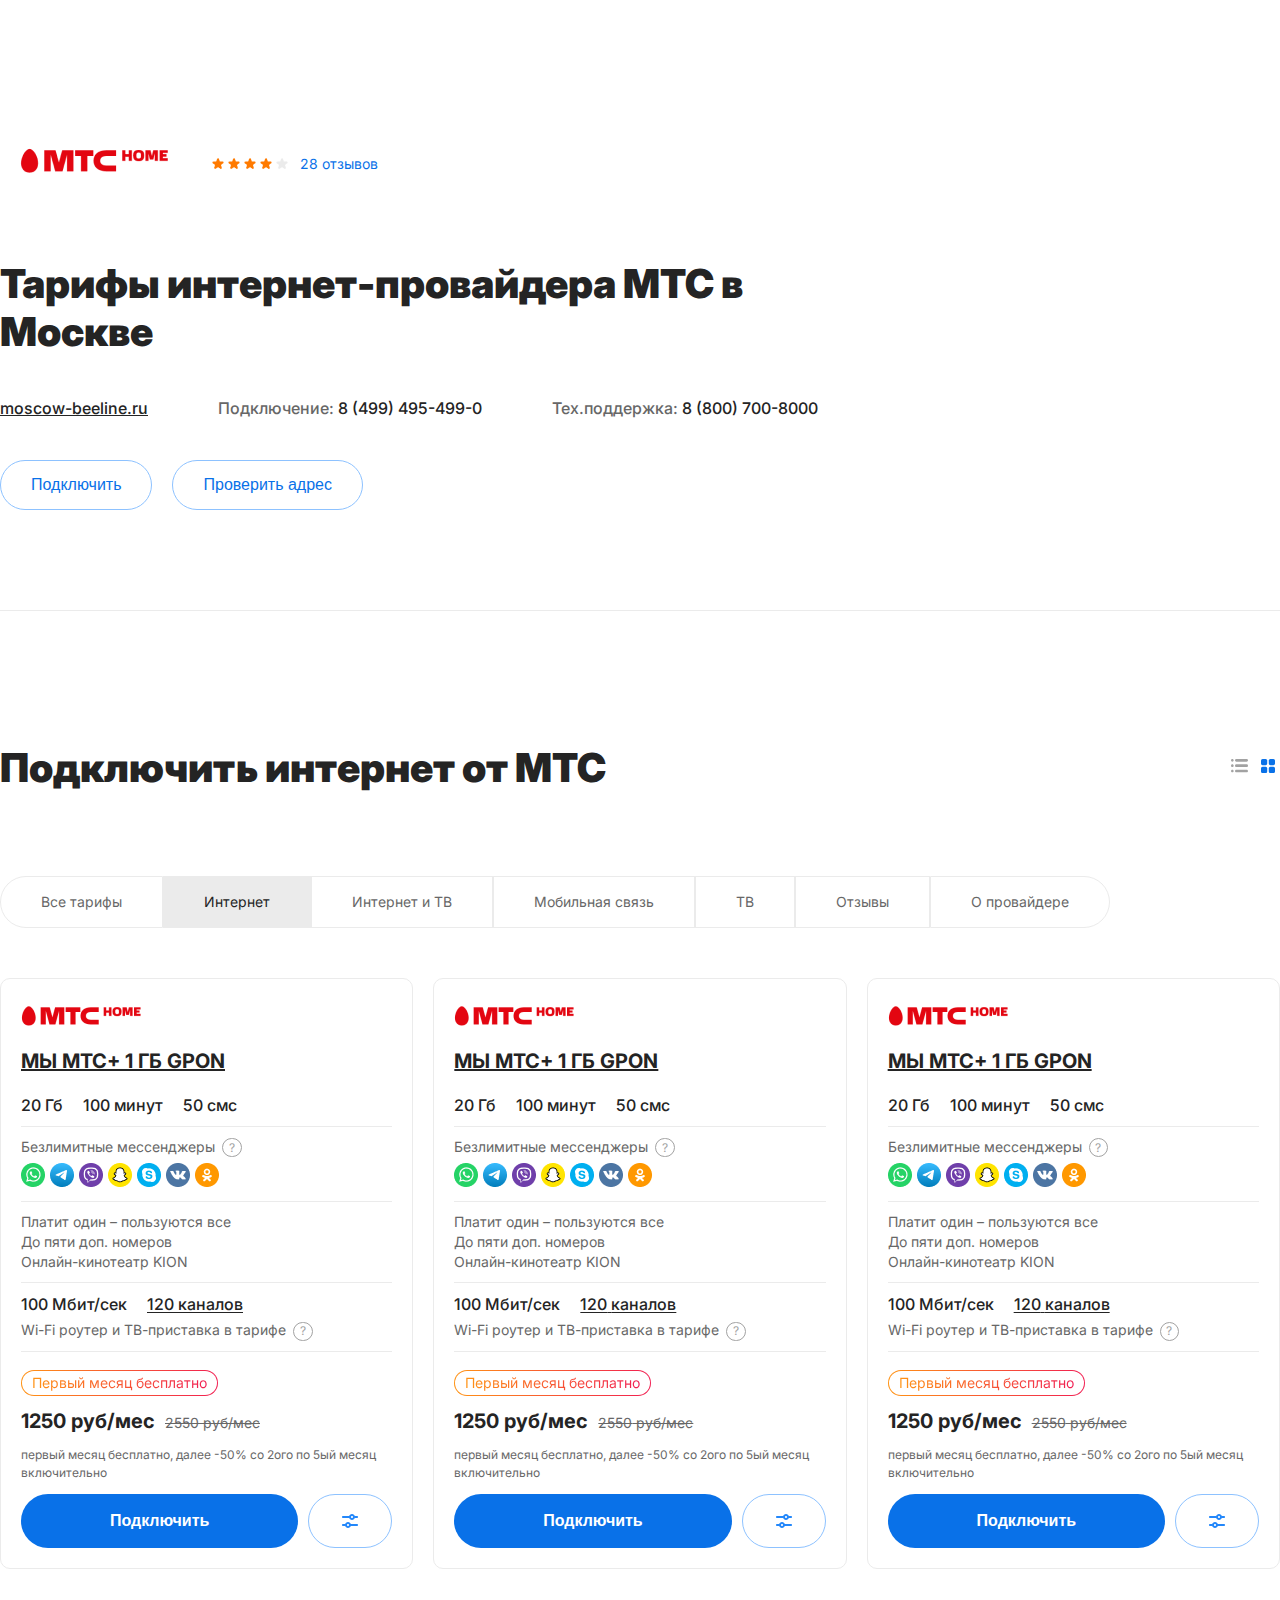
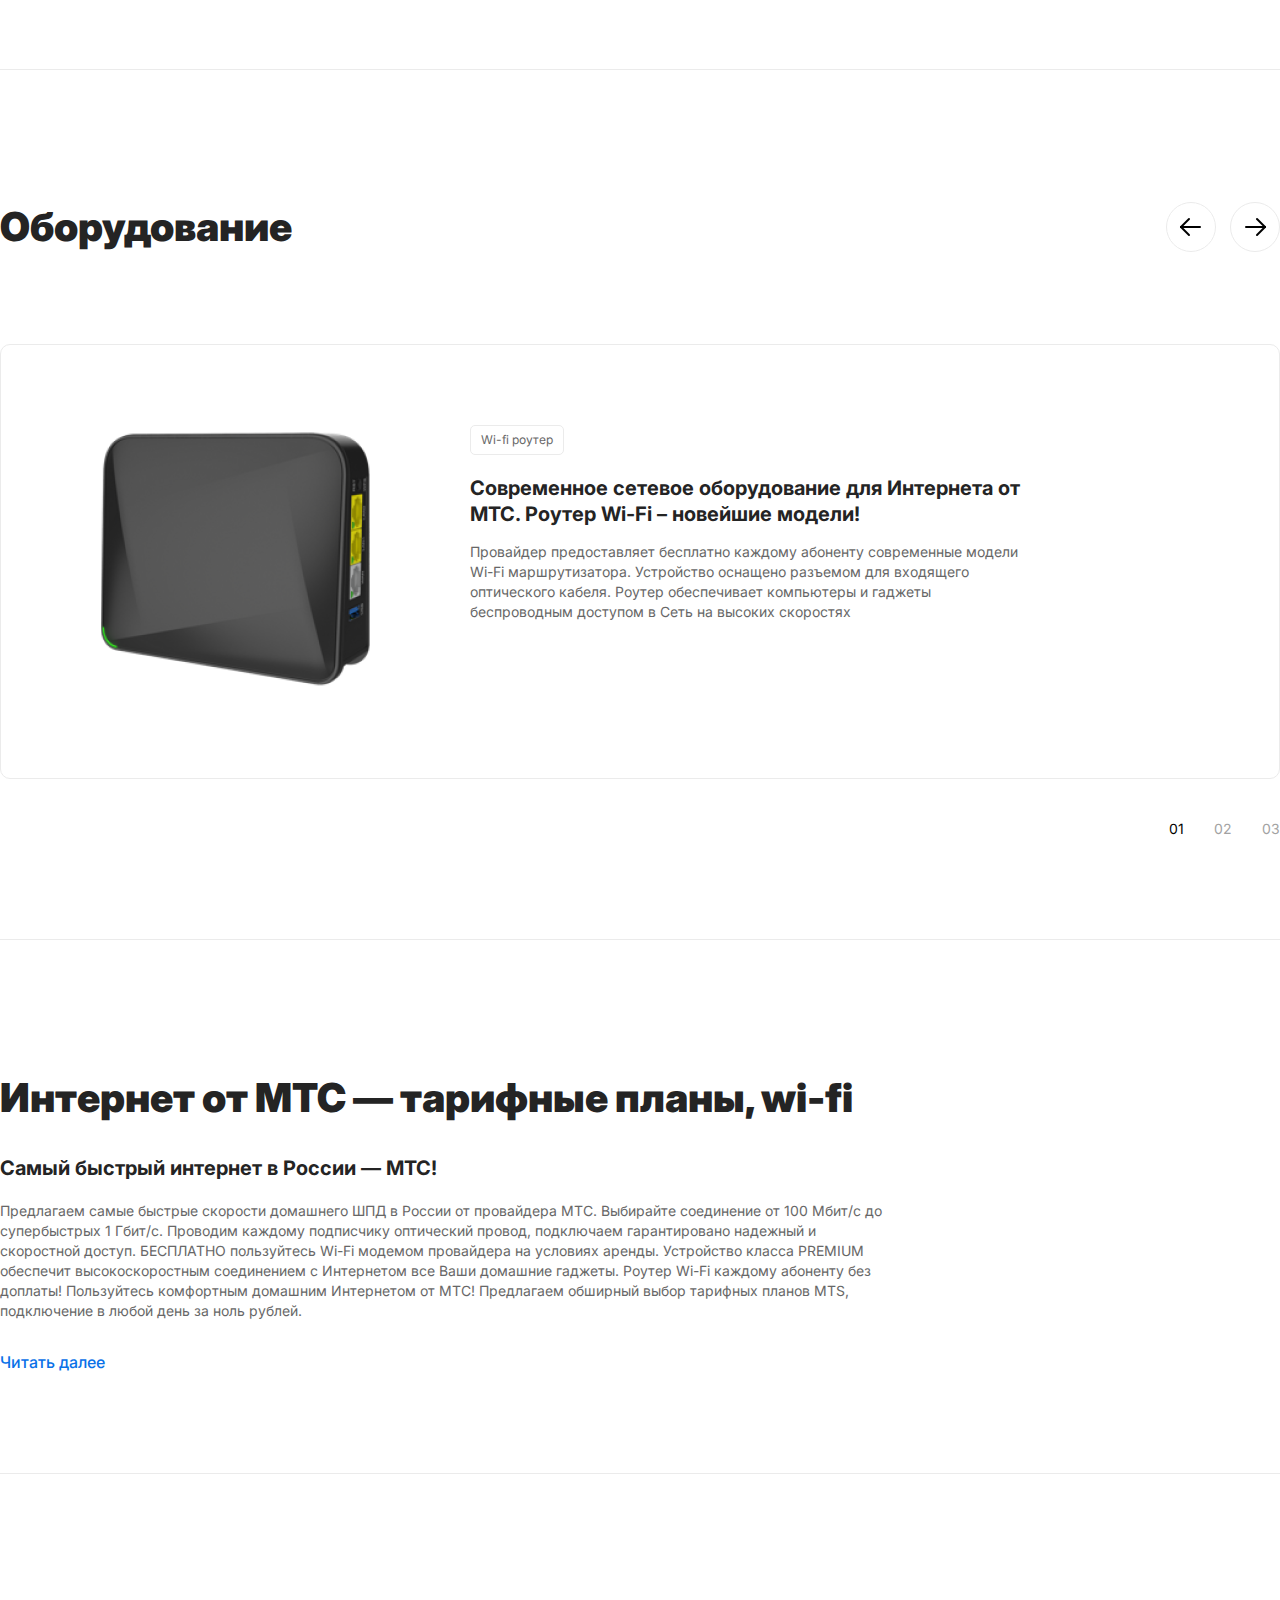
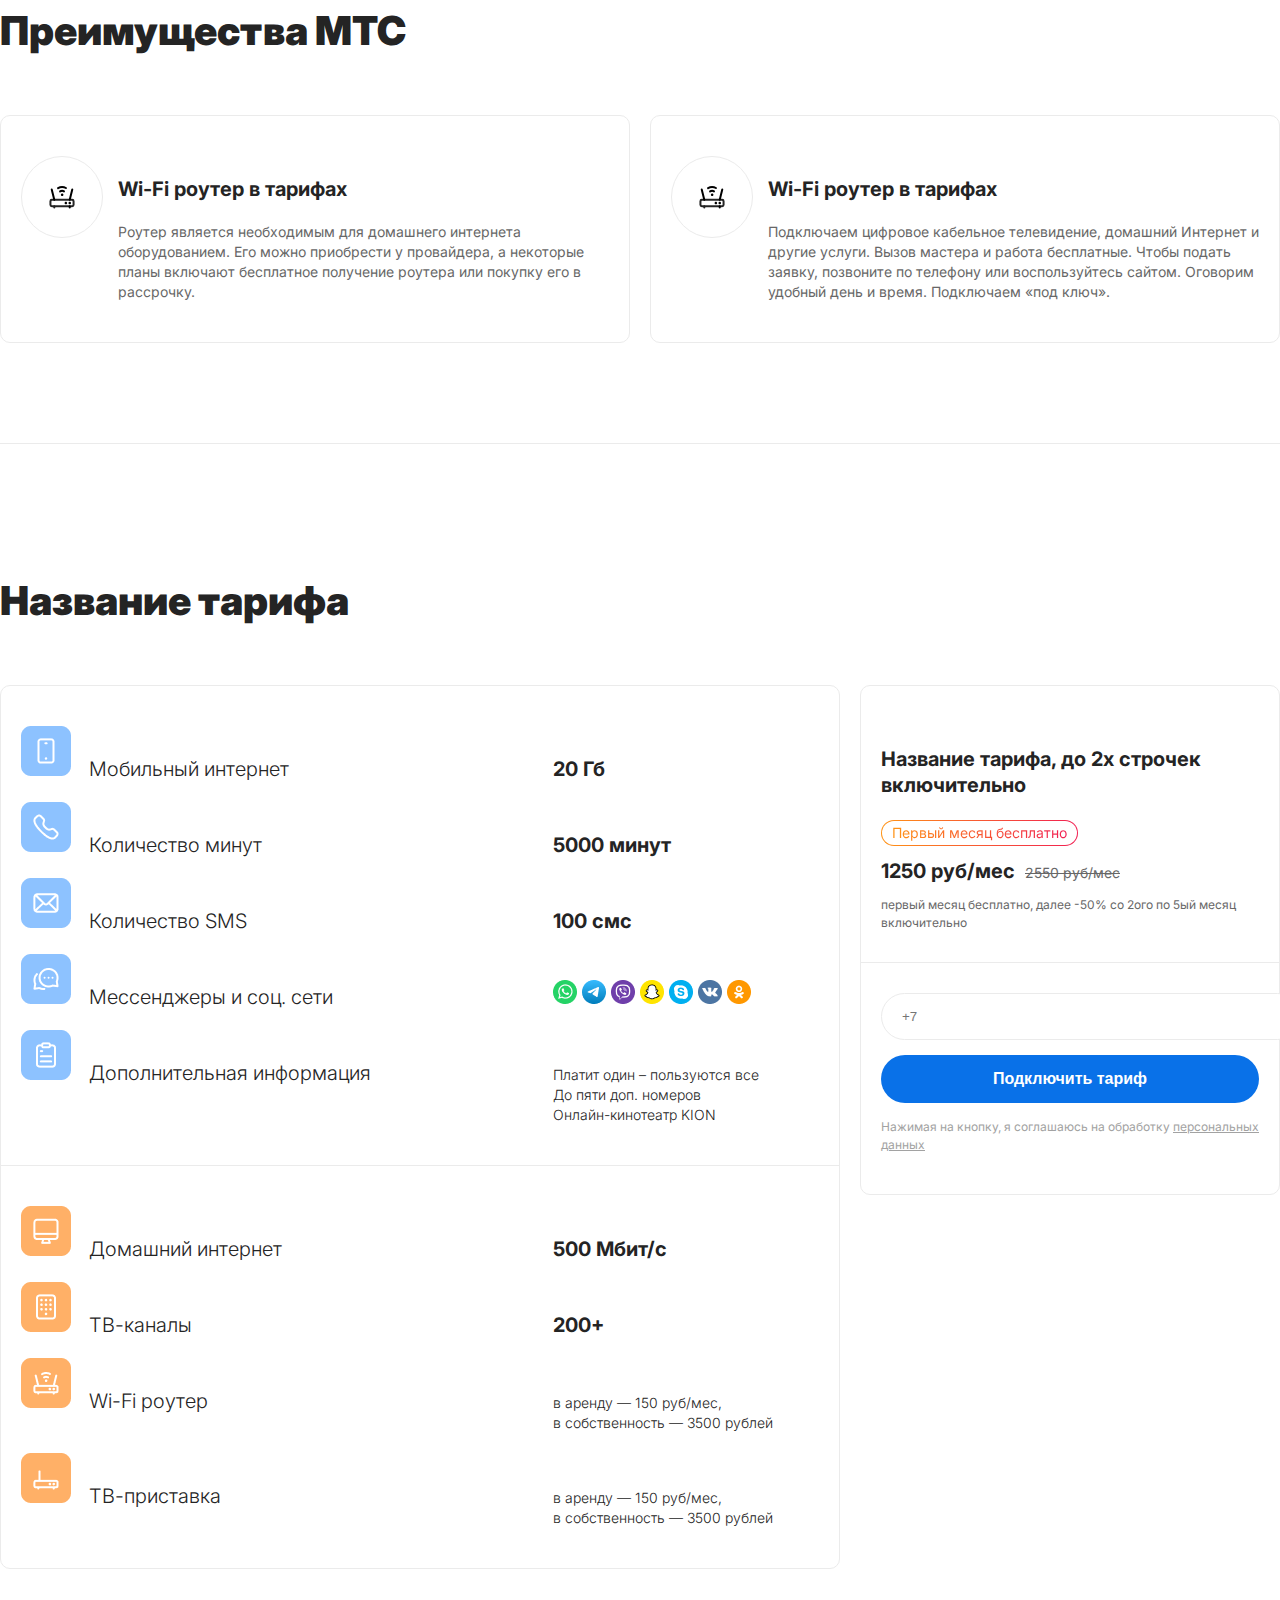
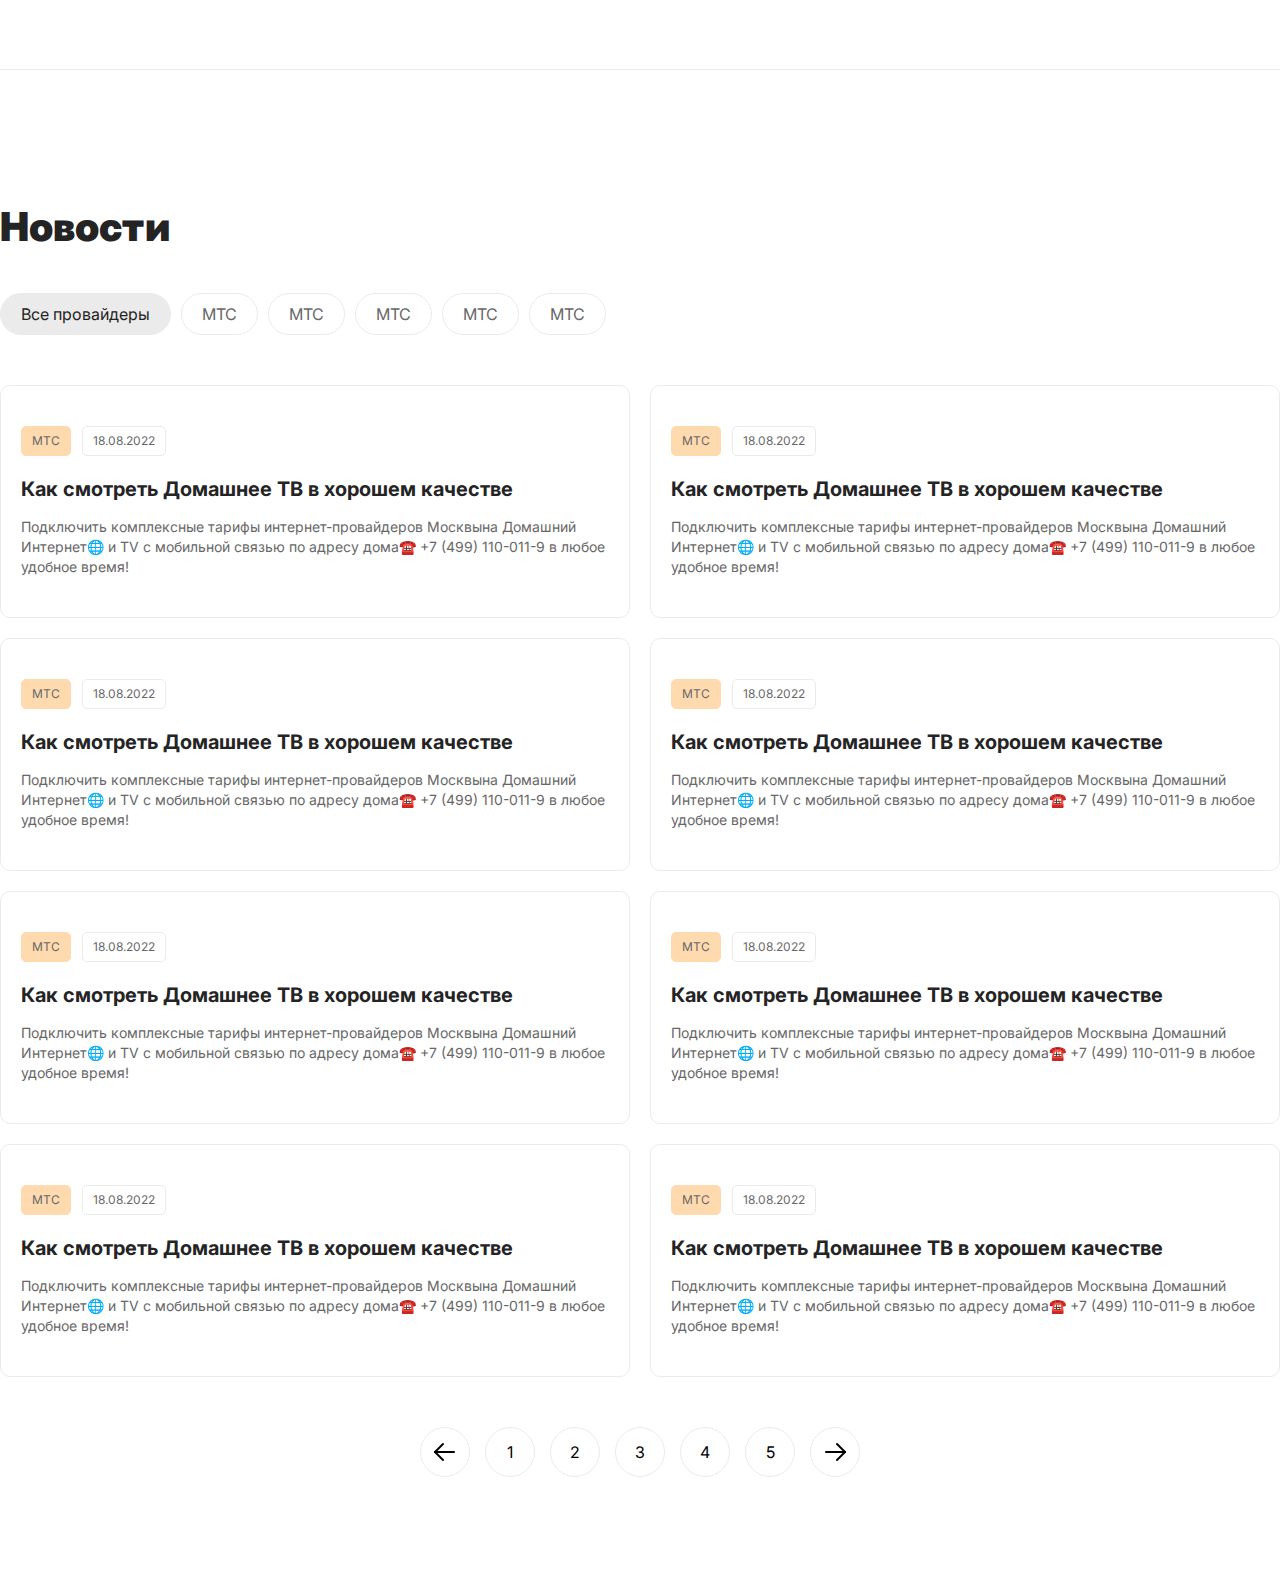
==== blocks.html @ 8bd058a7 "first commit" ====
<!DOCTYPE html>
<html lang="en">
  <head>
    <meta charset="UTF-8" />
    <meta http-equiv="X-UA-Compatible" content="IE=edge" />
    <meta name="viewport" content="width=device-width, initial-scale=1.0" />
    <link rel="stylesheet" href="./styles/styles.css" />
    <link rel="stylesheet" href="./styles/tarifs_style.css" />
    <link rel="stylesheet" href="./styles/blocks_style.css" />
    <link rel="preconnect" href="https://fonts.googleapis.com" />
    <link rel="preconnect" href="https://fonts.gstatic.com" crossorigin />
    <link
      href="https://fonts.googleapis.com/css2?family=Inter:wght@400;700;900&display=swap"
      rel="stylesheet"
    />
    <link
      href="https://cdn.jsdelivr.net/npm/bootstrap@5.0.2/dist/css/bootstrap.min.css"
      rel="stylesheet"
      integrity="sha384-EVSTQN3/azprG1Anm3QDgpJLIm9Nao0Yz1ztcQTwFspd3yD65VohhpuuCOmLASjC"
      crossorigin="anonymous"
    />
    <title>Internet-providers</title>
  </head>
  <body>
    <div class="pd brd">
      <div class="container">
        <div class="provider_header no-brd">
          <div class="pr rows">
            <div class="logo">
              <img src="./media/logo Mts.png" />
            </div>
            <div class="rates">
              <img src="./media/rating-color.png" />
              <span>28 отзывов</span>
            </div>
          </div>
        </div>
        <h2 class="pr-inf m-750">Тарифы интернет-провайдера МТС в Москве</h2>
        <div class="tarif-hdr-i">
          <a href="moscow-beeline.ru">moscow-beeline.ru</a>
          <div>
            Подключение:
            <a href="tel:84994954990" class="ph-l"> 8 (499) 495-499-0</a>
          </div>
          <div>
            Тех.поддержка:
            <a href="tel:84994954990" class="ph-l"> 8 (800) 700-8000</a>
          </div>
        </div>
        <div class="act_btns g-20">
          <button class="btnr out">Подключить</button>
          <button class="btnr out">Проверить адрес</button>
        </div>
      </div>
    </div>
    <div class="pd brd">
      <div class="container">
        <div class="t_line">
          <div class="hdr">
            <span class="inl no_un">
              <h2>Подключить интернет от МТС</h2>
            </span>
          </div>
          <div class="filter_view">
            <svg
              width="24"
              height="24"
              viewBox="0 0 24 24"
              fill="none"
              xmlns="http://www.w3.org/2000/svg"
            >
              <path
                d="M3 6.33333C3 5.59695 3.59695 5 4.33333 5C5.06971 5 5.66667 5.59695 5.66667 6.33333C5.66667 7.06971 5.06971 7.66667 4.33333 7.66667C3.59695 7.66667 3 7.06971 3 6.33333Z"
                fill="#A2A2A2"
              ></path>
              <path
                d="M3 11.6667C3 10.9303 3.59695 10.3333 4.33333 10.3333C5.06971 10.3333 5.66667 10.9303 5.66667 11.6667C5.66667 12.403 5.06971 13 4.33333 13C3.59695 13 3 12.403 3 11.6667Z"
                fill="#A2A2A2"
              ></path>
              <path
                d="M3 17C3 16.2636 3.59695 15.6667 4.33333 15.6667C5.06971 15.6667 5.66667 16.2636 5.66667 17C5.66667 17.7364 5.06971 18.3333 4.33333 18.3333C3.59695 18.3333 3 17.7364 3 17Z"
                fill="#A2A2A2"
              ></path>
              <path
                d="M7 6.33333C7 5.59695 7.59695 5 8.33333 5H18.6667C19.403 5 20 5.59695 20 6.33333C20 7.06971 19.403 7.66667 18.6667 7.66667H8.33333C7.59695 7.66667 7 7.06971 7 6.33333Z"
                fill="#A2A2A2"
              ></path>
              <path
                d="M7 11.6667C7 10.9303 7.59695 10.3333 8.33333 10.3333H18.6667C19.403 10.3333 20 10.9303 20 11.6667C20 12.403 19.403 13 18.6667 13H8.33333C7.59695 13 7 12.403 7 11.6667Z"
                fill="#A2A2A2"
              ></path>
              <path
                d="M7 17C7 16.2636 7.59695 15.6667 8.33333 15.6667H18.6667C19.403 15.6667 20 16.2636 20 17C20 17.7364 19.403 18.3333 18.6667 18.3333H8.33333C7.59695 18.3333 7 17.7364 7 17Z"
                fill="#A2A2A2"
              ></path>
            </svg>
            <svg
              width="24"
              height="24"
              viewBox="0 0 24 24"
              fill="none"
              xmlns="http://www.w3.org/2000/svg"
            >
              <path
                d="M5 6.6C5 5.71634 5.71634 5 6.6 5H9.6C10.4837 5 11.2 5.71634 11.2 6.6V9.6C11.2 10.4837 10.4837 11.2 9.6 11.2H6.6C5.71634 11.2 5 10.4837 5 9.6V6.6Z"
                fill="#0971E8"
              ></path>
              <path
                d="M5 14.4C5 13.5163 5.71634 12.8 6.6 12.8H9.6C10.4837 12.8 11.2 13.5163 11.2 14.4V17.4C11.2 18.2837 10.4837 19 9.6 19H6.6C5.71634 19 5 18.2837 5 17.4V14.4Z"
                fill="#0971E8"
              ></path>
              <path
                d="M12.8 6.6C12.8 5.71634 13.5163 5 14.4 5H17.4C18.2837 5 19 5.71634 19 6.6V9.6C19 10.4837 18.2837 11.2 17.4 11.2H14.4C13.5163 11.2 12.8 10.4837 12.8 9.6V6.6Z"
                fill="#0971E8"
              ></path>
              <path
                d="M12.8 14.4C12.8 13.5163 13.5163 12.8 14.4 12.8H17.4C18.2837 12.8 19 13.5163 19 14.4V17.4C19 18.2837 18.2837 19 17.4 19H14.4C13.5163 19 12.8 18.2837 12.8 17.4V14.4Z"
                fill="#0971E8"
              ></path>
            </svg>
          </div>
        </div>
        <div class="filter-tabs">
          <div class="item">Все тарифы</div>
          <div class="item active">Интернет</div>
          <div class="item">Интернет и ТВ</div>
          <div class="item">Мобильная связь</div>
          <div class="item">ТВ</div>
          <div class="item">Отзывы</div>
          <div class="item">О провайдере</div>
        </div>
        <div class="tarifs_list no-mb">
          <div class="tarif_card">
            <div class="tarif_id">
              <img src="./media/providers-logo/mts.png" />
            </div>
            <div class="card_item tarif_title">
              <a href="/">МЫ МТС+ 1 ГБ GPON</a>
            </div>
            <div class="card_item tarif_mobile">
              <div class="inf_grid">
                <div class="item txt_bolder"><span>20</span> Гб</div>
                <div class="item txt_bolder"><span>100</span> минут</div>
                <div class="item txt_bolder"><span>50</span> смс</div>
              </div>
            </div>
            <div class="card_item tarif_soc">
              <div class="tarif_txt">
                <span>Безлимитные мессенджеры</span
                ><span class="inf_sign">?</span>
              </div>
              <img src="./media/providers-logo/socnet.png" />
            </div>
            <div class="card_item tarif_serv">
              <div class="tarif_txt">
                <span>Платит один – пользуются все</span>
              </div>
              <div class="tarif_txt"><span>До пяти доп. номеров</span></div>
              <div class="tarif_txt"><span>Онлайн-кинотеатр KION</span></div>
            </div>
            <div class="card_item tarif_home">
              <div class="inf_grid">
                <div class="item txt_bolder"><span>100</span> Мбит/сек</div>
                <div class="item txt_bolder clickable">
                  <span>120</span> <span>каналов</span>
                </div>
              </div>
              <div class="equip_inf">
                <div class="tarif_txt">
                  <span>Wi-Fi роутер и ТВ-приставка в тарифе</span
                  ><span class="inf_sign">?</span>
                </div>
              </div>
            </div>
            <div class="card_item tarif_purchase">
              <div class="tarif_lbl">
                <span class="e">
                  <span class="r">Первый месяц бесплатно</span>
                </span>
              </div>
              <div class="tarif_price">
                <div class="current"><span>1250</span> руб/мес</div>
                <div class="old"><span>2550</span> руб/мес</div>
              </div>
              <div class="tarif_price_inf">
                <span
                  >первый месяц бесплатно, далее -50% со 2ого по 5ый месяц
                  включительно</span
                >
              </div>
              <div class="tarif_connect">
                <button class="btnr prm">Подключить</button>
                <button class="btnr out options">
                  <svg
                    width="22"
                    height="22"
                    viewBox="0 0 22 22"
                    fill="none"
                    xmlns="http://www.w3.org/2000/svg"
                  >
                    <path
                      fill-rule="evenodd"
                      clip-rule="evenodd"
                      d="M3 7C3 6.44772 3.44772 6 4 6L10 6C10.5523 6 11 6.44772 11 7C11 7.55228 10.5523 8 10 8L4 8C3.44772 8 3 7.55228 3 7Z"
                      fill="#2387FA"
                    ></path>
                    <path
                      fill-rule="evenodd"
                      clip-rule="evenodd"
                      d="M10 15C10 14.4477 10.4477 14 11 14L18 14C18.5523 14 19 14.4477 19 15C19 15.5523 18.5523 16 18 16L11 16C10.4477 16 10 15.5523 10 15Z"
                      fill="#2387FA"
                    ></path>
                    <path
                      fill-rule="evenodd"
                      clip-rule="evenodd"
                      d="M15 7C15 6.44772 15.4477 6 16 6L18 6C18.5523 6 19 6.44772 19 7C19 7.55228 18.5523 8 18 8L16 8C15.4477 8 15 7.55228 15 7Z"
                      fill="#2387FA"
                    ></path>
                    <path
                      fill-rule="evenodd"
                      clip-rule="evenodd"
                      d="M3 15C3 14.4477 3.44772 14 4 14H6C6.55228 14 7 14.4477 7 15C7 15.5523 6.55228 16 6 16H4C3.44772 16 3 15.5523 3 15Z"
                      fill="#2387FA"
                    ></path>
                    <path
                      fill-rule="evenodd"
                      clip-rule="evenodd"
                      d="M13 8C13.5523 8 14 7.55228 14 7C14 6.44772 13.5523 6 13 6C12.4477 6 12 6.44772 12 7C12 7.55228 12.4477 8 13 8ZM13 10C14.6569 10 16 8.65685 16 7C16 5.34315 14.6569 4 13 4C11.3431 4 10 5.34315 10 7C10 8.65685 11.3431 10 13 10Z"
                      fill="#2387FA"
                    ></path>
                    <path
                      fill-rule="evenodd"
                      clip-rule="evenodd"
                      d="M9 16C9.55228 16 10 15.5523 10 15C10 14.4477 9.55228 14 9 14C8.44772 14 8 14.4477 8 15C8 15.5523 8.44772 16 9 16ZM9 18C10.6569 18 12 16.6569 12 15C12 13.3431 10.6569 12 9 12C7.34315 12 6 13.3431 6 15C6 16.6569 7.34315 18 9 18Z"
                      fill="#2387FA"
                    ></path>
                  </svg>
                </button>
              </div>
            </div>
          </div>
          <div class="tarif_card">
            <div class="tarif_id">
              <img src="./media/providers-logo/mts.png" />
            </div>
            <div class="card_item tarif_title">
              <a href="/">МЫ МТС+ 1 ГБ GPON</a>
            </div>
            <div class="card_item tarif_mobile">
              <div class="inf_grid">
                <div class="item txt_bolder"><span>20</span> Гб</div>
                <div class="item txt_bolder"><span>100</span> минут</div>
                <div class="item txt_bolder"><span>50</span> смс</div>
              </div>
            </div>
            <div class="card_item tarif_soc">
              <div class="tarif_txt">
                <span>Безлимитные мессенджеры</span
                ><span class="inf_sign">?</span>
              </div>
              <img src="./media/providers-logo/socnet.png" />
            </div>
            <div class="card_item tarif_serv">
              <div class="tarif_txt">
                <span>Платит один – пользуются все</span>
              </div>
              <div class="tarif_txt"><span>До пяти доп. номеров</span></div>
              <div class="tarif_txt"><span>Онлайн-кинотеатр KION</span></div>
            </div>
            <div class="card_item tarif_home">
              <div class="inf_grid">
                <div class="item txt_bolder"><span>100</span> Мбит/сек</div>
                <div class="item txt_bolder clickable">
                  <span>120</span> <span>каналов</span>
                </div>
              </div>
              <div class="equip_inf">
                <div class="tarif_txt">
                  <span>Wi-Fi роутер и ТВ-приставка в тарифе</span
                  ><span class="inf_sign">?</span>
                </div>
              </div>
            </div>
            <div class="card_item tarif_purchase">
              <div class="tarif_lbl">
                <span class="e">
                  <span class="r">Первый месяц бесплатно</span>
                </span>
              </div>
              <div class="tarif_price">
                <div class="current"><span>1250</span> руб/мес</div>
                <div class="old"><span>2550</span> руб/мес</div>
              </div>
              <div class="tarif_price_inf">
                <span
                  >первый месяц бесплатно, далее -50% со 2ого по 5ый месяц
                  включительно</span
                >
              </div>
              <div class="tarif_connect">
                <button class="btnr prm">Подключить</button>
                <button class="btnr out options">
                  <svg
                    width="22"
                    height="22"
                    viewBox="0 0 22 22"
                    fill="none"
                    xmlns="http://www.w3.org/2000/svg"
                  >
                    <path
                      fill-rule="evenodd"
                      clip-rule="evenodd"
                      d="M3 7C3 6.44772 3.44772 6 4 6L10 6C10.5523 6 11 6.44772 11 7C11 7.55228 10.5523 8 10 8L4 8C3.44772 8 3 7.55228 3 7Z"
                      fill="#2387FA"
                    ></path>
                    <path
                      fill-rule="evenodd"
                      clip-rule="evenodd"
                      d="M10 15C10 14.4477 10.4477 14 11 14L18 14C18.5523 14 19 14.4477 19 15C19 15.5523 18.5523 16 18 16L11 16C10.4477 16 10 15.5523 10 15Z"
                      fill="#2387FA"
                    ></path>
                    <path
                      fill-rule="evenodd"
                      clip-rule="evenodd"
                      d="M15 7C15 6.44772 15.4477 6 16 6L18 6C18.5523 6 19 6.44772 19 7C19 7.55228 18.5523 8 18 8L16 8C15.4477 8 15 7.55228 15 7Z"
                      fill="#2387FA"
                    ></path>
                    <path
                      fill-rule="evenodd"
                      clip-rule="evenodd"
                      d="M3 15C3 14.4477 3.44772 14 4 14H6C6.55228 14 7 14.4477 7 15C7 15.5523 6.55228 16 6 16H4C3.44772 16 3 15.5523 3 15Z"
                      fill="#2387FA"
                    ></path>
                    <path
                      fill-rule="evenodd"
                      clip-rule="evenodd"
                      d="M13 8C13.5523 8 14 7.55228 14 7C14 6.44772 13.5523 6 13 6C12.4477 6 12 6.44772 12 7C12 7.55228 12.4477 8 13 8ZM13 10C14.6569 10 16 8.65685 16 7C16 5.34315 14.6569 4 13 4C11.3431 4 10 5.34315 10 7C10 8.65685 11.3431 10 13 10Z"
                      fill="#2387FA"
                    ></path>
                    <path
                      fill-rule="evenodd"
                      clip-rule="evenodd"
                      d="M9 16C9.55228 16 10 15.5523 10 15C10 14.4477 9.55228 14 9 14C8.44772 14 8 14.4477 8 15C8 15.5523 8.44772 16 9 16ZM9 18C10.6569 18 12 16.6569 12 15C12 13.3431 10.6569 12 9 12C7.34315 12 6 13.3431 6 15C6 16.6569 7.34315 18 9 18Z"
                      fill="#2387FA"
                    ></path>
                  </svg>
                </button>
              </div>
            </div>
          </div>
          <div class="tarif_card">
            <div class="tarif_id">
              <img src="./media/providers-logo/mts.png" />
            </div>
            <div class="card_item tarif_title">
              <a href="/">МЫ МТС+ 1 ГБ GPON</a>
            </div>
            <div class="card_item tarif_mobile">
              <div class="inf_grid">
                <div class="item txt_bolder"><span>20</span> Гб</div>
                <div class="item txt_bolder"><span>100</span> минут</div>
                <div class="item txt_bolder"><span>50</span> смс</div>
              </div>
            </div>
            <div class="card_item tarif_soc">
              <div class="tarif_txt">
                <span>Безлимитные мессенджеры</span
                ><span class="inf_sign">?</span>
              </div>
              <img src="./media/providers-logo/socnet.png" />
            </div>
            <div class="card_item tarif_serv">
              <div class="tarif_txt">
                <span>Платит один – пользуются все</span>
              </div>
              <div class="tarif_txt"><span>До пяти доп. номеров</span></div>
              <div class="tarif_txt"><span>Онлайн-кинотеатр KION</span></div>
            </div>
            <div class="card_item tarif_home">
              <div class="inf_grid">
                <div class="item txt_bolder"><span>100</span> Мбит/сек</div>
                <div class="item txt_bolder clickable">
                  <span>120</span> <span>каналов</span>
                </div>
              </div>
              <div class="equip_inf">
                <div class="tarif_txt">
                  <span>Wi-Fi роутер и ТВ-приставка в тарифе</span
                  ><span class="inf_sign">?</span>
                </div>
              </div>
            </div>
            <div class="card_item tarif_purchase">
              <div class="tarif_lbl">
                <span class="e">
                  <span class="r">Первый месяц бесплатно</span>
                </span>
              </div>
              <div class="tarif_price">
                <div class="current"><span>1250</span> руб/мес</div>
                <div class="old"><span>2550</span> руб/мес</div>
              </div>
              <div class="tarif_price_inf">
                <span
                  >первый месяц бесплатно, далее -50% со 2ого по 5ый месяц
                  включительно</span
                >
              </div>
              <div class="tarif_connect">
                <button class="btnr prm">Подключить</button>
                <button class="btnr out options">
                  <svg
                    width="22"
                    height="22"
                    viewBox="0 0 22 22"
                    fill="none"
                    xmlns="http://www.w3.org/2000/svg"
                  >
                    <path
                      fill-rule="evenodd"
                      clip-rule="evenodd"
                      d="M3 7C3 6.44772 3.44772 6 4 6L10 6C10.5523 6 11 6.44772 11 7C11 7.55228 10.5523 8 10 8L4 8C3.44772 8 3 7.55228 3 7Z"
                      fill="#2387FA"
                    ></path>
                    <path
                      fill-rule="evenodd"
                      clip-rule="evenodd"
                      d="M10 15C10 14.4477 10.4477 14 11 14L18 14C18.5523 14 19 14.4477 19 15C19 15.5523 18.5523 16 18 16L11 16C10.4477 16 10 15.5523 10 15Z"
                      fill="#2387FA"
                    ></path>
                    <path
                      fill-rule="evenodd"
                      clip-rule="evenodd"
                      d="M15 7C15 6.44772 15.4477 6 16 6L18 6C18.5523 6 19 6.44772 19 7C19 7.55228 18.5523 8 18 8L16 8C15.4477 8 15 7.55228 15 7Z"
                      fill="#2387FA"
                    ></path>
                    <path
                      fill-rule="evenodd"
                      clip-rule="evenodd"
                      d="M3 15C3 14.4477 3.44772 14 4 14H6C6.55228 14 7 14.4477 7 15C7 15.5523 6.55228 16 6 16H4C3.44772 16 3 15.5523 3 15Z"
                      fill="#2387FA"
                    ></path>
                    <path
                      fill-rule="evenodd"
                      clip-rule="evenodd"
                      d="M13 8C13.5523 8 14 7.55228 14 7C14 6.44772 13.5523 6 13 6C12.4477 6 12 6.44772 12 7C12 7.55228 12.4477 8 13 8ZM13 10C14.6569 10 16 8.65685 16 7C16 5.34315 14.6569 4 13 4C11.3431 4 10 5.34315 10 7C10 8.65685 11.3431 10 13 10Z"
                      fill="#2387FA"
                    ></path>
                    <path
                      fill-rule="evenodd"
                      clip-rule="evenodd"
                      d="M9 16C9.55228 16 10 15.5523 10 15C10 14.4477 9.55228 14 9 14C8.44772 14 8 14.4477 8 15C8 15.5523 8.44772 16 9 16ZM9 18C10.6569 18 12 16.6569 12 15C12 13.3431 10.6569 12 9 12C7.34315 12 6 13.3431 6 15C6 16.6569 7.34315 18 9 18Z"
                      fill="#2387FA"
                    ></path>
                  </svg>
                </button>
              </div>
            </div>
          </div>
        </div>
      </div>
    </div>
    <div class="pd brd">
      <div class="container">
        <div class="t_line">
          <div class="hdr">
            <a href="/" class="inl no_un">
              <h2>Оборудование</h2>
            </a>
          </div>
          <div class="nvgs">
            <div class="nvg prev">
              <svg
                width="24"
                height="24"
                viewBox="0 0 24 24"
                fill="none"
                xmlns="http://www.w3.org/2000/svg"
              >
                <path
                  d="M3 12L22 12"
                  stroke="black"
                  stroke-width="2"
                  stroke-linecap="round"
                  stroke-linejoin="round"
                ></path>
                <path
                  d="M22 12L14 4"
                  stroke="black"
                  stroke-width="2"
                  stroke-linecap="round"
                  stroke-linejoin="round"
                ></path>
                <path
                  d="M22 12L14 20"
                  stroke="black"
                  stroke-width="2"
                  stroke-linecap="round"
                  stroke-linejoin="round"
                ></path>
              </svg>
            </div>
            <div class="nvg next">
              <svg
                width="24"
                height="24"
                viewBox="0 0 24 24"
                fill="none"
                xmlns="http://www.w3.org/2000/svg"
              >
                <path
                  d="M3 12L22 12"
                  stroke="black"
                  stroke-width="2"
                  stroke-linecap="round"
                  stroke-linejoin="round"
                ></path>
                <path
                  d="M22 12L14 4"
                  stroke="black"
                  stroke-width="2"
                  stroke-linecap="round"
                  stroke-linejoin="round"
                ></path>
                <path
                  d="M22 12L14 20"
                  stroke="black"
                  stroke-width="2"
                  stroke-linecap="round"
                  stroke-linejoin="round"
                ></path>
              </svg>
            </div>
          </div>
        </div>
        <div class="equip-block">
          <div class="img">
            <img src="./media/router1.png" />
          </div>
          <div class="txt">
            <div class="sm_lbl">Wi-fi роутер</div>
            <div class="hdr">
              Современное сетевое оборудование для Интернета от МТС. Роутер
              Wi-Fi – новейшие модели!
            </div>
            <div class="tt">
              Провайдер предоставляет бесплатно каждому абоненту современные
              модели Wi-Fi маршрутизатора. Устройство оснащено разъемом для
              входящего оптического кабеля. Роутер обеспечивает компьютеры и
              гаджеты беспроводным доступом в Сеть на высоких скоростях
            </div>
          </div>
        </div>
        <div class="pagination_list">
          <div class="item active">01</div>
          <div class="item">02</div>
          <div class="item">03</div>
        </div>
      </div>
    </div>
    <div class="pd brd">
      <div class="container">
        <div class="ceo_txt lg">
          <h2>Интернет от МТС — тарифные планы, wi-fi</h2>
          <h3>Самый быстрый интернет в России — МТС!</h3>
          <div class="txt_reg">
            Предлагаем самые быстрые скорости домашнего ШПД в России от
            провайдера МТС. Выбирайте соединение от 100 Мбит/с до супербыстрых 1
            Гбит/с. Проводим каждому подписчику оптический провод, подключаем
            гарантировано надежный и скоростной доступ. БЕСПЛАТНО пользуйтесь
            Wi-Fi модемом провайдера на условиях аренды. Устройство класса
            PREMIUM обеспечит высокоскоростным соединением с Интернетом все Ваши
            домашние гаджеты. Роутер Wi-Fi каждому абоненту без доплаты!
            Пользуйтесь комфортным домашним Интернетом от МТС! Предлагаем
            обширный выбор тарифных планов MTS, подключение в любой день за ноль
            рублей.
          </div>
          <div class="read-more">Читать далее</div>
        </div>
      </div>
    </div>
    <div class="pd brd">
      <div class="container">
        <h2>Преимущества МТС</h2>
        <div class="adv-bl">
          <div class="item">
            <div class="img">
              <svg
                xmlns="http://www.w3.org/2000/svg"
                width="30"
                height="30"
                viewBox="0 0 30 30"
                fill="none"
              >
                <path
                  d="M25.125 17.8625H4.87499C4.08749 17.8625 3.4375 18.5 3.4375 19.3V22.85C3.4375 23.6375 4.07499 24.2876 4.87499 24.2876H25.125C25.9125 24.2876 26.5625 23.65 26.5625 22.85V19.3C26.5625 18.5 25.925 17.8625 25.125 17.8625Z"
                  stroke="#242424"
                  stroke-width="2"
                  stroke-linecap="round"
                  stroke-linejoin="round"
                />
                <path
                  d="M7.28906 24.2749V25.5624"
                  stroke="#242424"
                  stroke-width="2"
                  stroke-linecap="round"
                  stroke-linejoin="round"
                />
                <path
                  d="M22.7109 24.2749V25.5624"
                  stroke="black"
                  stroke-width="2"
                  stroke-linecap="round"
                  stroke-linejoin="round"
                />
                <path
                  d="M22.7367 22.3499C22.0242 22.3499 21.4492 21.7749 21.4492 21.0624C21.4492 20.3499 22.0117 19.7749 22.7242 19.7749H22.7367C23.4492 19.7749 24.0242 20.3499 24.0242 21.0624C24.0242 21.7749 23.4367 22.3499 22.7367 22.3499Z"
                  fill="black"
                />
                <path
                  d="M18.8734 22.3499C18.1609 22.3499 17.5859 21.7749 17.5859 21.0624C17.5859 20.3499 18.1484 19.7749 18.8609 19.7749H18.8734C19.5859 19.7749 20.1609 20.3499 20.1609 21.0624C20.1609 21.7749 19.5859 22.3499 18.8734 22.3499Z"
                  fill="black"
                />
                <path
                  d="M7.28907 17.8625L4.72656 7.57495"
                  stroke="black"
                  stroke-width="2"
                  stroke-linecap="round"
                  stroke-linejoin="round"
                />
                <path
                  d="M22.7109 17.8625L25.2734 7.57495"
                  stroke="black"
                  stroke-width="2"
                  stroke-linecap="round"
                  stroke-linejoin="round"
                />
                <path
                  d="M11.0742 6.16253C12.2617 5.42503 13.6492 5 15.1242 5C16.5117 5 17.8117 5.36252 18.9242 6.00002"
                  stroke="black"
                  stroke-width="2"
                  stroke-linecap="round"
                  stroke-linejoin="round"
                />
                <path
                  d="M13.0859 9.43758C13.6734 9.06258 14.3734 8.86255 15.1109 8.86255C15.8109 8.86255 16.4609 9.03758 17.0109 9.36258"
                  stroke="black"
                  stroke-width="2"
                  stroke-linecap="round"
                  stroke-linejoin="round"
                />
                <path
                  d="M15.1469 14C14.4344 14 13.8594 13.425 13.8594 12.7125C13.8594 12 14.4219 11.425 15.1344 11.425H15.1469C15.8594 11.425 16.4344 12 16.4344 12.7125C16.4344 13.425 15.8594 14 15.1469 14Z"
                  fill="black"
                />
              </svg>
            </div>
            <div class="txt">
              <h3>Wi-Fi роутер в тарифах</h3>
              <div class="txt_reg">
                Роутер является необходимым для домашнего интернета
                оборудованием. Его можно приобрести у провайдера, а некоторые
                планы включают бесплатное получение роутера или покупку его в
                рассрочку.
              </div>
            </div>
          </div>
          <div class="item">
            <div class="img">
              <svg
                xmlns="http://www.w3.org/2000/svg"
                width="30"
                height="30"
                viewBox="0 0 30 30"
                fill="none"
              >
                <path
                  d="M25.125 17.8625H4.87499C4.08749 17.8625 3.4375 18.5 3.4375 19.3V22.85C3.4375 23.6375 4.07499 24.2876 4.87499 24.2876H25.125C25.9125 24.2876 26.5625 23.65 26.5625 22.85V19.3C26.5625 18.5 25.925 17.8625 25.125 17.8625Z"
                  stroke="#242424"
                  stroke-width="2"
                  stroke-linecap="round"
                  stroke-linejoin="round"
                />
                <path
                  d="M7.28906 24.2749V25.5624"
                  stroke="#242424"
                  stroke-width="2"
                  stroke-linecap="round"
                  stroke-linejoin="round"
                />
                <path
                  d="M22.7109 24.2749V25.5624"
                  stroke="black"
                  stroke-width="2"
                  stroke-linecap="round"
                  stroke-linejoin="round"
                />
                <path
                  d="M22.7367 22.3499C22.0242 22.3499 21.4492 21.7749 21.4492 21.0624C21.4492 20.3499 22.0117 19.7749 22.7242 19.7749H22.7367C23.4492 19.7749 24.0242 20.3499 24.0242 21.0624C24.0242 21.7749 23.4367 22.3499 22.7367 22.3499Z"
                  fill="black"
                />
                <path
                  d="M18.8734 22.3499C18.1609 22.3499 17.5859 21.7749 17.5859 21.0624C17.5859 20.3499 18.1484 19.7749 18.8609 19.7749H18.8734C19.5859 19.7749 20.1609 20.3499 20.1609 21.0624C20.1609 21.7749 19.5859 22.3499 18.8734 22.3499Z"
                  fill="black"
                />
                <path
                  d="M7.28907 17.8625L4.72656 7.57495"
                  stroke="black"
                  stroke-width="2"
                  stroke-linecap="round"
                  stroke-linejoin="round"
                />
                <path
                  d="M22.7109 17.8625L25.2734 7.57495"
                  stroke="black"
                  stroke-width="2"
                  stroke-linecap="round"
                  stroke-linejoin="round"
                />
                <path
                  d="M11.0742 6.16253C12.2617 5.42503 13.6492 5 15.1242 5C16.5117 5 17.8117 5.36252 18.9242 6.00002"
                  stroke="black"
                  stroke-width="2"
                  stroke-linecap="round"
                  stroke-linejoin="round"
                />
                <path
                  d="M13.0859 9.43758C13.6734 9.06258 14.3734 8.86255 15.1109 8.86255C15.8109 8.86255 16.4609 9.03758 17.0109 9.36258"
                  stroke="black"
                  stroke-width="2"
                  stroke-linecap="round"
                  stroke-linejoin="round"
                />
                <path
                  d="M15.1469 14C14.4344 14 13.8594 13.425 13.8594 12.7125C13.8594 12 14.4219 11.425 15.1344 11.425H15.1469C15.8594 11.425 16.4344 12 16.4344 12.7125C16.4344 13.425 15.8594 14 15.1469 14Z"
                  fill="black"
                />
              </svg>
            </div>
            <div class="txt">
              <h3>Wi-Fi роутер в тарифах</h3>
              <div class="txt_reg">
                Подключаем цифровое кабельное телевидение, домашний Интернет и
                другие услуги. Вызов мастера и работа бесплатные. Чтобы подать
                заявку, позвоните по телефону или воспользуйтесь сайтом.
                Оговорим удобный день и время. Подключаем «под ключ».
              </div>
            </div>
          </div>
        </div>
      </div>
    </div>
    <div class="pd brd">
      <div class="container">
        <div class="tarif-page">
          <h2>Название тарифа</h2>
          <div class="tarif-info">
            <div class="options">
              <div class="section">
                <div class="it">
                  <div class="nm">
                    <img src="./media/ic1.png" />
                    <span>Мобильный интернет</span>
                  </div>
                  <div class="val">20 Гб</div>
                </div>
                <div class="it">
                  <div class="nm">
                    <img src="./media/ic2.png" />
                    <span>Количество минут</span>
                  </div>
                  <div class="val">5000 минут</div>
                </div>
                <div class="it">
                  <div class="nm">
                    <img src="./media/ic3.png" />
                    <span>Количество SMS</span>
                  </div>
                  <div class="val">100 смс</div>
                </div>
                <div class="it">
                  <div class="nm">
                    <img src="./media/ic4.png" />
                    <span>Мессенджеры и соц. сети</span>
                  </div>
                  <div class="val">
                    <img src="./media/providers-logo/socnet.png" />
                  </div>
                </div>
                <div class="it">
                  <div class="nm">
                    <img src="./media/ic5.png" />
                    <span>Дополнительная информация</span>
                  </div>
                  <div class="val txt-reg">
                    Платит один – пользуются все <br>До пяти доп. номеров<br>
                    Онлайн-кинотеатр KION
                  </div>
                </div>
              </div>
              <div class="section">
                <div class="it">
                  <div class="nm">
                    <img src="./media/ic6.png" />
                    <span>Домашний интернет</span>
                  </div>
                  <div class="val">500 Мбит/с</div>
                </div>
                <div class="it">
                  <div class="nm">
                    <img src="./media/ic7.png" />
                    <span>ТВ-каналы</span>
                  </div>
                  <div class="val">200+</div>
                </div>
                <div class="it">
                  <div class="nm">
                    <img src="./media/ic8.png" />
                    <span>Wi-Fi роутер</span>
                  </div>
                  <div class="val txt-reg">в аренду — 150 руб/мес,<br>в собственность — 3500 рублей</div>
                </div>
                <div class="it">
                  <div class="nm">
                    <img src="./media/ic9.png" />
                    <span>ТВ-приставка</span>
                  </div>
                  <div class="val">
                    <div class="val txt-reg">в аренду — 150 руб/мес,<br>в собственность — 3500 рублей</div>
                  </div>
                </div>
              </div>
            </div>
            <div class="order">
              <div class="in">
                <div class="tt">
                  <h3>Название тарифа, до 2х строчек включительно</h3>
                </div>
                <div class="tarif_lbl">
                  <span class="e">
                    <span class="r">Первый месяц бесплатно</span>
                  </span>
                </div>
                <div class="tarif_price">
                  <div class="current"><span>1250</span> руб/мес</div>
                  <div class="old"><span>2550</span> руб/мес</div>
                </div>
                <div class="tarif_price_inf">
                  <span
                    >первый месяц бесплатно, далее -50% со 2ого по 5ый месяц
                    включительно
                  </span>
                </div>
              </div>
              <div class="act">
               <form action="submit">
                  <input class="req_f_inp" type="tel" placeholder="+7">
                  <button class="btnr prm">Подключить тариф</button>
                  <div class="prv_lbl">
                    Нажимая на кнопку, я соглашаюсь на обработку
                    <a href="/">персональных данных</a>
                  </div>
               </form>
              </div>
            </div>
          </div>
        </div>
      </div>
    </div>
    <div class="pd brd">
      <div class="container">
        <div class="news-page">
          <h2>Новости</h2>
          <div class="provider-slctr">
            <div class="item active" style="flex: 0 0 auto">Все провайдеры</div>
            <div class="item">МТС</div>
            <div class="item">МТС</div>
            <div class="item">МТС</div>
            <div class="item">МТС</div>
            <div class="item">МТС</div>
          </div>
          <div class="news-list-fl">
            <div class="last_news_grid">
              <div class="brd_card">
                <div class="sm_lbl bl">МТС</div>
                <div class="sm_lbl">18.08.2022</div>
                <h3>Как смотреть Домашнее ТВ в хорошем качестве</h3>
                <div class="txt_reg">
                  Подключить комплексные тарифы интернет-провайдеров Москвына
                  Домашний Интернет🌐 и TV c мобильной связью по адресу дома☎️ +7
                  (499) 110-011-9 в любое удобное время!
                </div>
              </div>
              <div class="brd_card">
                <div class="sm_lbl bl">МТС</div>
                <div class="sm_lbl">18.08.2022</div>
                <h3>Как смотреть Домашнее ТВ в хорошем качестве</h3>
                <div class="txt_reg">
                  Подключить комплексные тарифы интернет-провайдеров Москвына
                  Домашний Интернет🌐 и TV c мобильной связью по адресу дома☎️ +7
                  (499) 110-011-9 в любое удобное время!
                </div>
              </div>
              <div class="brd_card">
                <div class="sm_lbl bl">МТС</div>
                <div class="sm_lbl">18.08.2022</div>
                <h3>Как смотреть Домашнее ТВ в хорошем качестве</h3>
                <div class="txt_reg">
                  Подключить комплексные тарифы интернет-провайдеров Москвына
                  Домашний Интернет🌐 и TV c мобильной связью по адресу дома☎️ +7
                  (499) 110-011-9 в любое удобное время!
                </div>
              </div>
              <div class="brd_card">
                <div class="sm_lbl bl">МТС</div>
                <div class="sm_lbl">18.08.2022</div>
                <h3>Как смотреть Домашнее ТВ в хорошем качестве</h3>
                <div class="txt_reg">
                  Подключить комплексные тарифы интернет-провайдеров Москвына
                  Домашний Интернет🌐 и TV c мобильной связью по адресу дома☎️ +7
                  (499) 110-011-9 в любое удобное время!
                </div>
              </div>
              <div class="brd_card">
                <div class="sm_lbl bl">МТС</div>
                <div class="sm_lbl">18.08.2022</div>
                <h3>Как смотреть Домашнее ТВ в хорошем качестве</h3>
                <div class="txt_reg">
                  Подключить комплексные тарифы интернет-провайдеров Москвына
                  Домашний Интернет🌐 и TV c мобильной связью по адресу дома☎️ +7
                  (499) 110-011-9 в любое удобное время!
                </div>
              </div>
              <div class="brd_card">
                <div class="sm_lbl bl">МТС</div>
                <div class="sm_lbl">18.08.2022</div>
                <h3>Как смотреть Домашнее ТВ в хорошем качестве</h3>
                <div class="txt_reg">
                  Подключить комплексные тарифы интернет-провайдеров Москвына
                  Домашний Интернет🌐 и TV c мобильной связью по адресу дома☎️ +7
                  (499) 110-011-9 в любое удобное время!
                </div>
              </div>
              <div class="brd_card">
                <div class="sm_lbl bl">МТС</div>
                <div class="sm_lbl">18.08.2022</div>
                <h3>Как смотреть Домашнее ТВ в хорошем качестве</h3>
                <div class="txt_reg">
                  Подключить комплексные тарифы интернет-провайдеров Москвына
                  Домашний Интернет🌐 и TV c мобильной связью по адресу дома☎️ +7
                  (499) 110-011-9 в любое удобное время!
                </div>
              </div>
              <div class="brd_card">
                <div class="sm_lbl bl">МТС</div>
                <div class="sm_lbl">18.08.2022</div>
                <h3>Как смотреть Домашнее ТВ в хорошем качестве</h3>
                <div class="txt_reg">
                  Подключить комплексные тарифы интернет-провайдеров Москвына
                  Домашний Интернет🌐 и TV c мобильной связью по адресу дома☎️ +7
                  (499) 110-011-9 в любое удобное время!
                </div>
              </div>
            </div>
          </div>
          <div class="t_line pagin_bottom">
            <div class="nvgs">
              <div class="nvg prev">
                <svg width="24" height="24" viewBox="0 0 24 24" fill="none" xmlns="http://www.w3.org/2000/svg">
                  <path d="M3 12L22 12" stroke="black" stroke-width="2" stroke-linecap="round" stroke-linejoin="round"></path>
                  <path d="M22 12L14 4" stroke="black" stroke-width="2" stroke-linecap="round" stroke-linejoin="round"></path>
                  <path d="M22 12L14 20" stroke="black" stroke-width="2" stroke-linecap="round" stroke-linejoin="round"></path>
                </svg>
              </div>
              <div class="nvg">1</div>
              <div class="nvg">2</div>
              <div class="nvg">3</div>
              <div class="nvg">4</div>
              <div class="nvg">5</div>
              <div class="nvg next">
                <svg width="24" height="24" viewBox="0 0 24 24" fill="none" xmlns="http://www.w3.org/2000/svg">
                  <path d="M3 12L22 12" stroke="black" stroke-width="2" stroke-linecap="round" stroke-linejoin="round"></path>
                  <path d="M22 12L14 4" stroke="black" stroke-width="2" stroke-linecap="round" stroke-linejoin="round"></path>
                  <path d="M22 12L14 20" stroke="black" stroke-width="2" stroke-linecap="round" stroke-linejoin="round"></path>
                </svg>
              </div>
            </div>
            <a href="/" class="btnr out">Показать еще тарифы</a>
          </div>
        </div>
      </div>
    </div>
    <script
      src="https://cdn.jsdelivr.net/npm/bootstrap@5.0.2/dist/js/bootstrap.bundle.min.js"
      integrity="sha384-MrcW6ZMFYlzcLA8Nl+NtUVF0sA7MsXsP1UyJoMp4YLEuNSfAP+JcXn/tWtIaxVXM"
      crossorigin="anonymous"
    ></script>
  </body>
</html>
---- styles/styles.css ----
@import url("https://fonts.googleapis.com/css2?family=Inter:wght@400;700;900&display=swap");
body {
  margin: 0;
  padding: 0;
  font-family: "Inter", sans-serif;
}

.pd {
  padding: 50px 0px 50px;
}
@media (min-width: 1024px) {
  .pd {
    padding: 100px 0px;
  }
}

.brd + .brd {
  border-top: 1px solid #ebebeb;
}

.dn {
  display: none !important;
}

@media (max-width: 576px) {
  .container.mob_cont {
    margin: 0 !important;
    padding: 0 !important;
  }
  .container.mob_cont.pd_left {
    padding-left: 12px !important;
  }
}
h3 {
  font-weight: 700 !important;
  font-size: 20px !important;
  line-height: 26px !important;
  color: #242424 !important;
}

h2 {
  font-weight: 900 !important;
  font-size: 40px !important;
  line-height: 48px !important;
  color: #242424 !important;
}
@media (max-width: 576px) {
  h2 {
    font-size: 28px !important;
    line-height: 34px !important;
  }
}

a.btnr {
  display: inline-block;
}

.btnr {
  text-decoration: none !important;
  font-style: normal;
  font-weight: 600;
  font-size: 16px;
  padding: 15px 30px;
  text-align: center;
  border-radius: 30px;
}
.btnr.prm {
  background-color: #0971e8;
  color: #ffffff;
  border: none;
}
.btnr.sec {
  background-color: #ff7a00;
  color: #ffffff;
  border: none;
}
.btnr.out {
  background-color: transparent;
  justify-content: center;
  color: #0971e8;
  font-weight: 400;
  border: 1px solid #8dc2ff;
  display: inline-flex;
  align-items: center;
  gap: 3px;
}
.btnr.spec {
  background: linear-gradient(90deg, #ff9314 0%, #f11f52 100%);
  color: #ffffff;
  border: none;
  font-weight: 700;
  font-size: 20px;
  padding: 25px 50px;
  border-radius: 70px;
}
.btnr.cnt {
  color: #ffffff;
  background: #2387fa;
  font-weight: 700;
  font-size: 24px;
  border: none;
  border-radius: 100px;
}
.btnr.cnt span {
  font-weight: 400;
  font-size: 16px;
  color: #8dc2ff;
  margin-left: 10px;
  margin-right: 20px;
}
@media (max-width: 767px) {
  .btnr.cnt span {
    margin-right: 5px;
  }
}
.btnr:hover {
  cursor: pointer;
}
.btnr:hover.prm {
  background-color: #09a5e8;
}
.btnr:hover.sec {
  background-color: #ff9431;
}
.btnr:hover.out {
  background-color: #0971e8;
  color: #ffffff;
  border-color: #0971e8;
}
.btnr:hover.out svg path {
  fill: #ffffff;
}
.btnr:hover.spec {
  background: linear-gradient(90deg, #ffa049 0%, #ff3969 100%);
}

.txt_reg {
  font-weight: 400;
  font-size: 14px;
  line-height: 20px;
  color: #676767;
}

.brd_card {
  border: 1px solid #ebebeb;
  border-radius: 10px;
  padding: 40px 20px;
}

.sm_lbl {
  margin-right: 7px;
  display: inline-block;
  font-weight: 400;
  font-size: 12px;
  line-height: 18px;
  color: #676767;
  border: 1px solid #ebebeb;
  border-radius: 5px;
  padding: 5px 10px;
}
.sm_lbl.bl {
  background: #ffdaaf;
  border: 1px solid #ffdaaf;
}

.req_form .req_f_inp {
  outline: none;
  border: 1px solid #ebebeb;
  border-radius: 30px;
  padding: 15px 20px;
}
.req_form .prv_lbl {
  margin-top: 20px;
  font-size: 14px;
  line-height: 20px;
  color: #a2a2a2;
}
.req_form .prv_lbl a {
  text-decoration: underline;
  text-underline-offset: 5px;
  color: inherit;
}

.stars span:hover {
  cursor: pointer;
}
.stars span:hover svg path {
  fill: #ff7a00;
}
.stars span.active svg path {
  fill: #ff7a00;
}

a.inl {
  display: inline-flex;
  align-items: center;
}
a.inl svg {
  margin-left: 5px;
}
a.no_un {
  text-decoration: none;
}
a.bl {
  font-weight: 500;
  font-size: 16px;
  line-height: 22px;
  color: #0971e8;
}

.header {
  background: #0971e8;
  padding-bottom: 70px;
}
.header.expad {
  padding-bottom: 130px;
}
.header .header_main {
  padding-top: 15px;
  padding-bottom: 20px;
  color: #ffffff;
  display: flex;
  align-items: center;
  justify-content: space-between;
}
@media (max-width: 767px) {
  .header .header_main {
    padding-bottom: 20px;
  }
  .header .header_main .header_main_el.header_main_city {
    flex: 1 1 auto;
    padding-left: 20px;
  }
  .header .header_main .header_main_el.header_main_menu {
    gap: 20px;
  }
}
.header .header_main .header_main_el {
  font-weight: 400;
  font-size: 14px;
  display: inline-flex;
  align-items: center;
}
.header .header_main .header_main_el svg {
  margin-right: 5px;
}
.header .header_main .header_main_el:last-child {
  display: none;
}
.header .header_main .header_main_el .header_main_logo_desc {
  display: none;
}
@media (max-width: 576px) {
  .header .header_main .header_main_el.header_main_address {
    display: none;
  }
}
@media (min-width: 1024px) {
  .header .header_main .header_main_el .header_main_logo_desc {
    display: block;
  }
}
.header .header_main .header_main_call .header_main_call_elms {
  flex-direction: column;
  align-items: start;
}
.header .header_main .header_main_call .header_main_call_elms .num a {
  line-height: 20px;
  font-weight: 700;
  font-size: 18px;
}
.header .header_main .header_main_call .header_main_call_elms .lbl {
  font-weight: 400;
  font-size: 14px;
  color: #8dc2ff;
}
.header .header_main .header_main_callBtn {
  margin-left: 23px;
  font-size: 16px;
  color: #36f3ff;
  font-weight: 500;
}
.header .header_nav_f {
  border-top: 1px solid #2387fa;
  border-bottom: 1px solid #2387fa;
}
.header .header_nav_f .header_nav {
  overflow: scroll;
  display: flex;
}
@media (min-width: 1024px) {
  .header .header_nav_f .header_nav {
    overflow: unset;
  }
}
.header .header_nav_f .header_nav a {
  flex: 0 0 auto;
  color: #ffffff;
  font-weight: 400;
  font-size: 14px;
  line-height: 24px;
  text-decoration: none;
}
.header .header_nav_f .header_nav a:hover {
  color: rgb(54, 243, 255);
}
.header .header_nav_f .header_nav a .header_nav_el {
  border-right: 1px solid #2387fa;
  padding: 20px 50px;
}
.header .header_nav_f .header_nav a .header_nav_el:first-child {
  border-left: 1px solid #2387fa;
}
@media (max-width: 576px) {
  .header .header_nav_f .header_nav a .header_nav_el {
    padding: 20px 25px;
  }
}
@media (min-width: 767px) and (max-width: 1024px) {
  .header .header_nav_f .header_nav a .header_nav_el {
    padding: 20px 25px;
  }
}
.header .header_banner .title {
  margin-top: 70px;
  margin-bottom: 55px;
  color: #ffffff;
}
@media (max-width: 767px) {
  .header .header_banner .title {
    margin-top: 45px;
    margin-bottom: 40px;
  }
}
.header .header_banner .title .mn {
  font-weight: 900;
  text-transform: uppercase;
  font-size: 70px;
  line-height: 80px;
}
@media (max-width: 576px) {
  .header .header_banner .title .mn {
    font-size: 38px;
    line-height: 43.7px;
  }
}
.header .header_banner .title .mn .city_link.blue {
  color: #36f3ff;
  text-decoration: none;
  border-bottom: 2px dashed;
}
.header .header_banner .title .sb {
  font-weight: 400;
  font-size: 20px;
  line-height: 26px;
  margin-top: 40px;
}
@media (max-width: 767px) {
  .header .header_banner .title .sb {
    font-size: 14px;
    line-height: 20px;
    margin-top: 20px;
  }
  .header .header_banner .title .sb .remove_br {
    display: none;
  }
}
.header .header_banner .search_form {
  background-color: #ffffff;
  border-radius: 70px;
  padding: 5px 15px 5px;
  display: flex;
  justify-content: space-between;
  align-items: center;
}
@media (min-width: 1024px) {
  .header .header_banner .search_form {
    padding: 15px 15px 15px 45px;
  }
}
.header .header_banner .search_form input {
  margin-left: 10px;
  outline: none;
  flex: 1 1 auto;
  border: none;
  font-size: 14px;
  margin-right: 20px;
}
@media (min-width: 1024px) {
  .header .header_banner .search_form input {
    font-size: 20px;
  }
}
.header .header_banner .search_form .btnr.spec {
  display: flex;
  justify-content: center;
  align-items: center;
}
@media (max-width: 576px) {
  .header .header_banner .search_form .btnr.spec {
    width: 55px;
    height: 55px;
    padding: 0 !important;
    border-radius: 50%;
    margin-right: -10px;
  }
}
@media (min-width: 767px) and (max-width: 1024px) {
  .header .header_banner .search_form .btnr.spec {
    width: 55px;
    height: 55px;
    padding: 0 !important;
    border-radius: 50%;
    margin-right: -10px;
  }
}
.header .header_banner .search_form .btnr.spec .desk {
  display: none;
}
@media (min-width: 1024px) {
  .header .header_banner .search_form .btnr.spec .desk {
    display: block;
    margin-right: 0px;
  }
}
.header .header_banner .search_form .btnr.spec .mob {
  display: none;
}
@media (min-width: 767px) and (max-width: 1024px) {
  .header .header_banner .search_form .btnr.spec .mob {
    display: inline-block;
  }
}
@media (max-width: 576px) {
  .header .header_banner .search_form .btnr.spec .mob {
    display: inline-block;
  }
}
.header .header_banner .btns_cnt {
  overflow: scroll;
  display: flex;
  margin-top: 70px;
}
@media (max-width: 767px) {
  .header .header_banner .btns_cnt {
    margin-top: 40px;
  }
  .header .header_banner .btns_cnt .btnr.cnt {
    font-size: 18px;
    line-height: 28px;
    padding: 15px 30px;
    margin-right: 10px;
  }
}
.header .header_banner .btns_cnt .btnr {
  margin-right: 20px;
  flex: 0 0 auto;
}
@media (min-width: 1024px) {
  .header .header_banner .btns_cnt {
    overflow: unset;
  }
}

.tarif_table .tarif_filters_controllers {
  margin: 30px 0;
  font-weight: 500;
  font-size: 16px;
  line-height: 24px;
  display: flex;
}
@media (min-width: 1024px) {
  .tarif_table .tarif_filters_controllers {
    margin-top: 40px;
  }
}
.tarif_table .tarif_filters_controllers .filter_show {
  flex: 1 1 auto;
}
.tarif_table .tarif_filters_controllers .filter_show span {
  margin-right: 5px;
}
.tarif_table .tarif_filters_controllers .filter_view {
  display: none;
}
@media (min-width: 1024px) {
  .tarif_table .tarif_filters_controllers .filter_view {
    display: block;
  }
}
.tarif_table .tarif_filters_controllers .filter_item {
  display: none;
  margin-right: 40px;
}
.tarif_table .tarif_filters_controllers .filter_item.popular {
  display: block;
  margin-right: 0;
}
@media (min-width: 1024px) {
  .tarif_table .tarif_filters_controllers .filter_item {
    display: block;
  }
  .tarif_table .tarif_filters_controllers .filter_item.popular {
    margin-right: 40px;
  }
}
.tarif_table .tarif_filters_controllers .filter_item svg {
  transform: rotate(-90deg);
  height: 12px;
}
.tarif_table .tarif_filters_controllers .filter_item.selected {
  color: #0971e8;
}
.tarif_table .tarif_filters_controllers .filter_item.selected svg path {
  stroke: #0971e8;
}
.tarif_table .tarif_filters_inputs {
  margin: 30px 0px;
  display: none;
  justify-content: space-between;
}
@media (min-width: 1024px) {
  .tarif_table .tarif_filters_inputs {
    display: flex;
  }
}
.tarif_table .tarif_filters_inputs .item {
  display: inline-flex;
  align-items: center;
  justify-content: space-between;
  min-width: 170px;
  width: 100%;
  margin-right: 20px;
  border: 1px solid #ebebeb;
  border-radius: 30px;
  font-size: 14px;
  line-height: 20px;
  color: #676767;
  padding: 15px 20px 15px 15px;
}
.tarif_table .tarif_filters_inputs .item:last-child {
  margin-right: 0px;
}
.tarif_table .tarif_filters_inputs .item svg {
  transform: rotate(180deg);
}
.tarif_table .tarif_filters_inputs .item svg path {
  fill: #676767;
}

.all_trf_view {
  display: flex;
  justify-content: center;
}
@media (max-width: 576px) {
  .all_trf_view {
    width: 100%;
  }
  .all_trf_view a.btnr.out {
    display: block;
    width: 100%;
  }
}

.tt_block {
  display: flex;
  flex-wrap: wrap;
}
.tt_block .btn {
  padding: 0;
  margin-top: 30px;
}
@media (max-width: 576px) {
  .tt_block .btn {
    width: 100%;
  }
  .tt_block .btn a {
    display: block;
    width: 100%;
  }
}
@media (min-width: 1024px) {
  .tt_block .btn {
    padding-top: 10px;
    margin-top: 0px;
  }
  .tt_block .txt {
    max-width: 814px;
    margin-right: 100px;
  }
}
.tt_block .txt {
  max-width: 814px;
  margin-right: 0;
}
.tt_block .txt h2 span {
  color: #0971e8;
}

.ln_grid {
  display: grid;
  grid-template-columns: 1fr 1fr;
}
@media (max-width: 576px) {
  .ln_grid {
    grid-template-columns: 1fr;
  }
}
.ln_grid .ln_cell {
  border-left: 1px solid #ebebeb;
  padding: 80px 0px;
  display: flex;
  justify-content: center;
}
.ln_grid .ln_cell:last-child {
  border-right: 1px solid #ebebeb;
}
@media (max-width: 576px) {
  .ln_grid .ln_cell {
    padding: 50px 15px;
    border-left: none;
  }
  .ln_grid .ln_cell:last-child {
    border-top: 1px solid #ebebeb;
  }
}
@media (min-width: 767px) and (max-width: 1024px) {
  .ln_grid .ln_cell {
    padding: 80px 20px 15px;
    border-right: none;
    border-left: none;
  }
  .ln_grid .ln_cell:last-child {
    border-right: none;
    border-left: 1px solid #ebebeb;
  }
}
.ln_grid .ln_cell .item {
  max-width: 365px;
}
.ln_grid .ln_cell .item a {
  text-decoration: none;
  display: inline-flex;
  align-items: baseline;
}
.ln_grid .ln_cell .item h3 {
  margin-right: 3px;
}
.ln_grid .ln_cell .item .txt {
  font-size: 14px;
  line-height: 20px;
  color: #676767;
}

.req_ h2 span {
  color: #0971e8;
}
.req_ .req_form {
  margin-top: 50px;
}
@media (max-width: 767px) {
  .req_ .req_form .btnr.sec {
    width: 100%;
  }
}
.req_ .req_form .req_f_inp {
  min-width: 270px;
  margin-right: 10px;
}
@media (max-width: 767px) {
  .req_ .req_form .req_f_inp {
    width: 100%;
    margin-bottom: 20px;
  }
}

.reviews_block .reviews_list {
  display: grid;
  grid-template-columns: 1fr 1fr;
  gap: 20px;
  margin: 60px 0px 40px;
}
@media (max-width: 576px) {
  .reviews_block .reviews_list {
    gap: 0px;
    margin: 40px 0px 0px;
    display: flex;
    overflow: scroll;
  }
  .reviews_block .reviews_list .review_item {
    margin-right: 20px;
    width: 275px;
    flex: 0 0 auto;
  }
  .reviews_block .reviews_list .review_item .inf {
    flex-direction: column;
  }
}
.reviews_block .reviews_list .review_item .inf {
  justify-content: space-between;
  display: flex;
}
.reviews_block .reviews_list .review_item .inf .avt {
  margin-right: 20px;
  display: flex;
  justify-content: center;
  align-items: center;
  height: 60px;
  width: 60px;
  border-radius: 50%;
  font-weight: 700;
  font-size: 20px;
  color: #ffffff;
  background: #6bb0ff;
}
.reviews_block .reviews_list .review_item .inf .details {
  flex: 1 1 auto;
}
.reviews_block .reviews_list .review_item .inf .details .name {
  margin-bottom: 5px;
  font-size: 14px;
  color: #676767;
  line-height: 20px;
}
.reviews_block .reviews_list .review_item .rwv {
  font-size: 14px;
  margin: 30px 0px 12px;
}

.t_line {
  display: flex;
  align-items: center;
  justify-content: space-between;
}
.t_line.clm {
  flex-direction: column;
  align-items: start;
  overflow: hidden;
}
.t_line .hdr a svg {
  width: auto;
  height: 19px;
}
.t_line .hdr a svg path {
  stroke-width: 2px;
}
@media (max-width: 576px) {
  .t_line .nvgs {
    display: none;
  }
}
.t_line .nvgs .nvg {
  width: 48px;
  height: 48px;
  border-radius: 50%;
  border: 1px solid #ebebeb;
  display: inline-flex;
  justify-content: center;
  align-items: center;
  cursor: pointer;
}
.t_line .nvgs .nvg.prev {
  margin-right: 10px;
  transform: rotate(180deg);
}

.pagination_list {
  display: flex;
  justify-content: right;
  font-weight: 400;
  font-size: 14px;
  line-height: 20px;
  color: #a2a2a2;
}
@media (max-width: 576px) {
  .pagination_list {
    display: none;
  }
}
.pagination_list .item {
  margin-right: 30px;
}
.pagination_list .item:last-child {
  margin-right: 0px;
}
.pagination_list .item.active {
  color: black;
}

.actions_list .action_list_grid {
  margin: 60px 0px 40px;
  display: grid;
  grid-template-columns: 1fr 1fr;
  gap: 20px;
}
@media (max-width: 576px) {
  .actions_list .action_list_grid {
    gap: 0px;
    margin: 40px 0px 0px;
    display: flex;
    overflow: scroll;
  }
  .actions_list .action_list_grid .action_item {
    margin-right: 20px;
  }
  .actions_list .action_list_grid .action_item .action_img img {
    width: 100%;
    min-width: 280px;
  }
  .actions_list .action_list_grid .action_item .action_inf {
    flex-direction: column;
  }
}
.actions_list .action_list_grid .action_item .action_img img {
  width: 100%;
}
.actions_list .action_list_grid .action_item .action_inf {
  display: flex;
  margin-top: 20px;
  justify-content: space-between;
}
.actions_list .action_list_grid .action_item .action_inf .prvd_txt {
  width: 100%;
  max-width: 370px;
  font-size: 14px;
  color: #676767;
}

.providers_list {
  margin: 60px 0px 40px;
}
@media (max-width: 576px) {
  .providers_list {
    margin: 40px 0px 0px;
  }
}
.providers_list .providers_list_grid {
  display: grid;
  grid-template-columns: 1fr 1fr 1fr;
  -moz-column-gap: 20px;
       column-gap: 20px;
}
@media (max-width: 576px) {
  .providers_list .providers_list_grid {
    display: flex;
    overflow: scroll;
  }
  .providers_list .providers_list_grid .prvd_item {
    width: 275px;
    flex: 0 0 auto;
  }
  .providers_list .providers_list_grid .prvd_item .logo img {
    width: 80%;
  }
}
.providers_list .providers_list_grid .prvd_item .tt_prvd {
  display: flex;
  justify-content: space-between;
}
.providers_list .providers_list_grid .prvd_item .txt {
  margin: 30px 0px 20px;
  font-size: 14px;
  line-height: 20px;
  color: #676767;
}

.search_inp {
  margin-top: 40px;
}
.search_inp input {
  padding: 15px 20px 15px 45px;
  border: 1px solid #ebebeb;
  border-radius: 30px;
  max-width: 500px;
  width: 100%;
  outline: none;
  background-image: url("../svg/search.svg");
  background-repeat: no-repeat;
  background-position: 15px;
}

.nv_arr {
  cursor: pointer;
}
@media (max-width: 576px) {
  .nv_arr {
    display: none;
  }
}

.nv_arr.prev {
  transform: rotate(180deg);
}

.letters {
  margin: 40px 0px;
  display: flex;
  align-items: center;
}
.letters .letter_list {
  margin: 0px 25px;
  display: flex;
  gap: 10px;
}
@media (max-width: 576px) {
  .letters .letter_list {
    margin: 0px 0px;
  }
}
.letters .letter_list .letter_item {
  text-align: center;
  width: 54px;
  height: 56px;
  background: #ebebeb;
  border-radius: 5px;
  padding: 10px 15px;
  font-weight: 900;
  font-size: 26px;
  line-height: 32px;
  color: #242424;
}
.letters .letter_list .letter_item.active {
  background: #ff7a00;
  color: white;
}

.ceo_txt {
  max-width: 885px;
  width: 100%;
}
.ceo_txt .txt_reg {
  margin-top: 30px;
}

.articles_block {
  margin-top: 60px;
  display: grid;
  grid-template-columns: 1fr 1fr;
  -moz-column-gap: 30px;
       column-gap: 30px;
}
@media (max-width: 576px) {
  .articles_block {
    margin-top: 40px;
    display: flex;
    flex-direction: column;
  }
}
.articles_block .img img {
  width: 100%;
}
.articles_block .articles_coulpe {
  display: flex;
  flex-direction: column;
  justify-content: space-between;
}
.articles_block .articles_coulpe .brd {
  border-top: 1px solid #ebebeb;
}
@media (max-width: 576px) {
  .articles_block .articles_coulpe .article_item {
    margin: 30px 0px;
  }
}
.articles_block .articles_coulpe .article_item h3 {
  margin: 20px 0px 15px;
}
@media (max-width: 767px) {
  .articles_block .articles_coulpe .article_item h3 {
    margin: 15px 0px 15px;
  }
}

.last_news_grid {
  margin-top: 50px;
  display: grid;
  grid-template-columns: 1fr 1fr;
  -moz-column-gap: 20px;
       column-gap: 20px;
  row-gap: 20px;
}
.last_news_grid.fr3 {
  grid-template-columns: 1fr 1fr 1fr;
}
@media (max-width: 576px) {
  .last_news_grid.fr3 {
    grid-template-columns: 1fr;
  }
}
.last_news_grid h3 {
  margin: 20px 0px 15px;
}
@media (max-width: 576px) {
  .last_news_grid {
    margin-top: 40px;
    grid-template-columns: 1fr;
    row-gap: 20px;
  }
}

.footer {
  color: black;
  padding: 80px 0px;
  background: #ebebeb;
}
.footer .call_link {
  font-weight: 900;
  font-size: 30px;
  color: #242424;
}
.footer .nav_grid {
  display: grid;
  grid-template-columns: 2fr 1fr 1fr 1fr;
}
@media (max-width: 576px) {
  .footer .nav_grid {
    grid-template-columns: 1fr;
  }
  .footer .nav_grid .roww:first-child {
    margin-bottom: 30px;
    padding-bottom: 30px;
  }
}
.footer .nav_grid .roww {
  max-width: 270px;
}
.footer .nav_grid .roww.l {
  text-align: right;
}
.footer .nav_grid .roww.l div {
  margin-bottom: 25px;
}
@media (max-width: 767px) {
  .footer .nav_grid .roww.l {
    text-align: left;
  }
  .footer .nav_grid .roww.l:last-child div:last-child {
    margin: 0;
  }
  .footer .nav_grid .roww.l div {
    margin-bottom: 35px;
  }
}
.footer .nav_grid .roww .logo_txt {
  margin-top: 25px;
  font-size: 12px;
  line-height: 18px;
  color: #242424;
}
.footer .nav_grid .roww img {
  width: 252px;
  height: 37px;
}
.footer .brd {
  border-top: 1px solid #c6c6c6;
  margin: 35px 0 60px;
}
@media (max-width: 767px) {
  .footer .brd {
    margin: 30px 0;
  }
}
.footer .footer_btm {
  display: flex;
  justify-content: space-between;
}
.footer .footer_btm .btns {
  margin-left: 95px;
}
.footer .footer_btm .btns .fp_cont {
  display: flex;
  font-weight: 400;
  font-size: 14px;
  line-height: 20px;
  color: #676767;
  margin-top: 50px;
}
.footer .footer_btm .btns .fp_cont .bbb {
  display: none;
  left: 0;
  right: 0;
  width: 100%;
  height: 1px;
  background: rgb(36, 36, 36);
  opacity: 0.2;
}
@media (max-width: 767px) {
  .footer .footer_btm .btns .fp_cont {
    margin-top: 30px;
  }
}
.footer .footer_btm .btns .fp_cont div {
  flex: 0 0 auto;
}
.footer .footer_btm .btns .fp_cont .fp.f {
  margin-right: 40px;
}
@media (max-width: 767px) {
  .footer .footer_btm .btns .fp_cont .fp.f {
    margin-top: 30px;
    margin-bottom: 20px;
  }
}
@media (max-width: 767px) {
  .footer .footer_btm .btns .fp_cont {
    flex-direction: column;
  }
  .footer .footer_btm .btns .fp_cont .bbb {
    display: block;
    position: absolute;
  }
}
.footer .footer_btm .btns a {
  margin-right: 20px;
}
.footer .footer_btm .btns a:last-child {
  margin-right: 0px;
}
@media (max-width: 576px) {
  .footer .footer_btm {
    flex-direction: column;
  }
  .footer .footer_btm .call_txt {
    margin-bottom: 20px;
  }
  .footer .footer_btm .btns {
    margin-left: 0px;
  }
  .footer .footer_btm .btns .btnr {
    width: 100%;
    margin: 10px 0px;
  }
  .footer .footer_btm .btns a {
    margin-right: 0px;
  }
  .footer .footer_btm .btns a:last-child {
    margin-right: 0px;
  }
}

@media (min-width: 1024px) {
  .header .header_main .header_main_logo_mob {
    display: none;
  }
  .header .header_main .header_main_el:last-child {
    display: inline-flex;
  }
  .header .header_main .header_main_el.header_main_menu {
    display: none;
  }
}/*# sourceMappingURL=styles.css.map */
---- styles/tarifs_style.css ----
.tarifs_list {
  display: grid;
  row-gap: 20px;
  grid-template-columns: 1fr 1fr 1fr;
  gap: 20px;
  margin: 50px 0px 40px;
}
@media (max-width: 576px) {
  .tarifs_list {
    grid-template-columns: 1fr;
    gap: 0;
    row-gap: 20px;
    margin: 10px 0px 30px;
  }
}
@media (min-width: 576px) and (max-width: 1024px) {
  .tarifs_list {
    grid-template-columns: 1fr 1fr;
    gap: 20px;
    row-gap: 20px;
  }
}
.tarifs_list .tarif_card {
  background: #ffffff;
  border: 1px solid #ebebeb;
  border-radius: 10px;
  padding: 20px;
}
@media (max-width: 767px) {
  .tarifs_list .tarif_card {
    padding: 20px 15px;
  }
}
.tarifs_list .tarif_card .card_item {
  padding: 10px 0px;
  border-bottom: 1px solid #ebebeb;
}
.tarifs_list .tarif_card .card_item.tarif_purchase, .tarifs_list .tarif_card .card_item.tarif_title {
  border-bottom: none;
}
.tarifs_list .tarif_card .card_item .txt_bolder {
  font-weight: 500;
  font-size: 16px;
  line-height: 22px;
  color: #242424;
}
.tarifs_list .tarif_card .card_item .txt_bolder.clickable {
  text-decoration: underline;
  text-underline-offset: 2px;
}
.tarifs_list .tarif_card .card_item .tarif_txt {
  font-weight: 400;
  font-size: 14px;
  line-height: 20px;
  color: #676767;
}
.tarifs_list .tarif_card .card_item .tarif_txt .inf_sign {
  border: 1px solid #a2a2a2;
  border-radius: 50%;
  width: 17.5px;
  height: 17.5px;
  color: #a2a2a2;
  display: inline-flex;
  justify-content: center;
  align-items: center;
  margin-left: 7px;
  font-size: 12px;
}
.tarifs_list .tarif_card .card_item.tarif_title a {
  font-style: normal;
  font-weight: 700;
  font-size: 20px;
  line-height: 26px;
  color: #242424;
}
.tarifs_list .tarif_card .card_item.tarif_soc img {
  margin-top: 6px;
}
.tarifs_list .tarif_card .card_item.tarif_home .equip_inf {
  margin-top: 5px;
}
.tarifs_list .tarif_card .card_item.tarif_purchase {
  padding-top: 18px;
  padding-bottom: 0px;
  display: flex;
  flex-direction: column;
  gap: 12px;
}
.tarifs_list .tarif_card .card_item.tarif_purchase .tarif_lbl {
  width: -moz-fit-content;
  width: fit-content;
  border: 2px solid forestgreen;
  border-radius: 25px;
  border: double 0px transparent;
  background-image: linear-gradient(90deg, #ff9314, #f11f52);
  background-origin: border-box;
  background-clip: content-box, content-box;
}
.tarifs_list .tarif_card .card_item.tarif_purchase .tarif_lbl span.e {
  padding: 2px 10px;
  border-radius: 100px;
  display: inline-block;
  background: white;
  margin: 1px;
  font-weight: 400;
  font-size: 14px;
  line-height: 20px;
}
.tarifs_list .tarif_card .card_item.tarif_purchase .tarif_lbl span.e .r {
  background: linear-gradient(90deg, #ff9314 0%, #f11f52 100%);
  -webkit-background-clip: text;
  -webkit-text-fill-color: transparent;
  background-clip: text;
}
.tarifs_list .tarif_card .card_item.tarif_purchase .tarif_connect {
  display: flex;
  gap: 10px;
}
.tarifs_list .tarif_card .card_item.tarif_purchase .tarif_connect .btnr.prm {
  flex: 1 1 auto;
}
.tarifs_list .tarif_card .card_item.tarif_purchase .tarif_price_inf {
  font-style: normal;
  font-weight: 400;
  font-size: 12px;
  line-height: 18px;
  color: #676767;
}
.tarifs_list .tarif_card .card_item.tarif_purchase .tarif_price {
  display: flex;
  align-items: baseline;
  gap: 10px;
}
.tarifs_list .tarif_card .card_item.tarif_purchase .tarif_price .current {
  font-weight: 700;
  font-size: 20px;
  line-height: 26px;
  color: #242424;
}
.tarifs_list .tarif_card .card_item.tarif_purchase .tarif_price .old {
  font-weight: 400;
  font-size: 14px;
  line-height: 20px;
  text-decoration-line: line-through;
  color: #676767;
}
.tarifs_list .tarif_card .card_item .inf_grid {
  display: flex;
  gap: 20px;
}

.tarif_lbl {
  width: -moz-fit-content;
  width: fit-content;
  border: 2px solid forestgreen;
  border-radius: 25px;
  border: double 0px transparent;
  background-image: linear-gradient(90deg, #ff9314, #f11f52);
  background-origin: border-box;
  background-clip: content-box, content-box;
}
.tarif_lbl span.e {
  padding: 2px 10px;
  border-radius: 100px;
  display: inline-block;
  background: white;
  margin: 1px;
  font-weight: 400;
  font-size: 14px;
  line-height: 20px;
}
.tarif_lbl span.e .r {
  background: linear-gradient(90deg, #ff9314 0%, #f11f52 100%);
  -webkit-background-clip: text;
  -webkit-text-fill-color: transparent;
  background-clip: text;
}

.tarif_price {
  display: flex;
  align-items: baseline;
  gap: 10px;
}
.tarif_price .current {
  font-weight: 700;
  font-size: 20px;
  line-height: 26px;
  color: #242424;
}
.tarif_price .old {
  font-weight: 400;
  font-size: 14px;
  line-height: 20px;
  text-decoration-line: line-through;
  color: #676767;
}

.tarif_price_inf {
  font-style: normal;
  font-weight: 400;
  font-size: 12px;
  line-height: 18px;
  color: #676767;
}/*# sourceMappingURL=tarifs_style.css.map */
---- styles/blocks_style.css ----
.providers_cards {
  display: grid;
  grid-template-columns: 1fr 1fr 1fr 1fr;
  gap: 20px;
}
@media (max-width: 576px) {
  .providers_cards {
    display: flex;
    overflow: scroll;
  }
  .providers_cards .item {
    min-width: 270px;
    width: 100%;
  }
}
.providers_cards .item {
  background: rgb(249, 249, 249);
  border-radius: 10px;
  padding: 20px;
  display: flex;
  flex-direction: column;
  gap: 30px;
}
.providers_cards .item img.logo {
  width: 100%;
  max-width: 150px;
}
.providers_cards .item .l {
  display: flex;
  justify-content: space-between;
  font-weight: 400;
  font-size: 14px;
  line-height: 20px;
  color: #242424;
}
.providers_cards .item .l.d {
  display: grid;
}
.providers_cards .item .l.d img {
  display: block;
  height: -moz-fit-content;
  height: fit-content;
}
.providers_cards .item .l.d div {
  display: flex;
  align-items: center;
  gap: 10px;
}

.provider_header {
  padding-top: 20px;
  border: 1px solid #ebebeb;
  border-radius: 10px;
  padding: 40px 20px;
  display: flex;
  align-items: center;
  flex-direction: row;
  justify-content: space-between;
}
.provider_header .pr.rows {
  display: flex;
  align-items: center;
  flex-direction: row;
  gap: 40px;
}
.provider_header .pr.rows .rates {
  font-size: 14px;
  line-height: 20px;
  color: #0971e8;
  align-items: center;
  display: flex;
  gap: 10px;
}
.provider_header .pr.rows .link {
  font-weight: 500;
  font-size: 16px;
  line-height: 24px;
  text-decoration-line: underline;
  color: #242424;
}
.provider_header .act_btns {
  display: flex;
  gap: 20px;
}
@media (max-width: 576px) {
  .provider_header {
    margin-bottom: 20px;
    flex-direction: column;
    gap: 30px;
  }
  .provider_header .pr.rows {
    flex-wrap: wrap;
    gap: 20px;
  }
  .provider_header .pr.rows .rates {
    flex: 1 1 auto;
    gap: 0;
    flex-direction: column;
    align-items: end;
  }
  .provider_header .pr.rows .rates img {
    width: 72px;
  }
  .provider_header .act_btns {
    flex-direction: column;
    width: 100%;
  }
  .provider_header .act_btns button {
    width: 100%;
  }
}

.header.lite {
  background: none;
  padding-bottom: 40px;
}
.header.lite .header_main_menu_call svg path,
.header.lite .header_main_menu_burger svg path {
  stroke: rgb(9, 113, 232);
}
.header.lite .header_nav_f {
  border-top: 1px solid rgb(235, 235, 235) !important;
  border-bottom: 1px solid rgb(235, 235, 235) !important;
}
.header.lite a {
  color: #242424 !important;
}
.header.lite a .header_nav_el {
  border-right: none !important;
  border-left: 1px solid rgb(235, 235, 235) !important;
}
.header.lite a:last-child {
  border-right: 1px solid rgb(235, 235, 235);
  border-left: none !important;
}
.header.lite .header_main {
  color: #242424;
}
.header.lite .header_main .header_main_callBtn a {
  color: #0971e8 !important;
}

.breadcrumbs {
  margin-bottom: 50px;
}
@media (max-width: 576px) {
  .breadcrumbs {
    display: none;
  }
}
.breadcrumbs .item {
  display: inline-block;
  margin-right: 25px;
  font-weight: 400;
  font-size: 12px;
  line-height: 18px;
  color: #a2a2a2;
  text-decoration: underline;
  text-underline-offset: 3px;
}
.breadcrumbs .item.active {
  color: #242424;
  text-decoration: none;
}

.provider-slctr {
  margin-top: 42px;
  display: flex;
  flex-direction: row;
  gap: 10px;
}
.provider-slctr .item {
  padding: 10px 20px;
  color: #676767;
  border: 1px solid #ebebeb;
  border-radius: 30px;
}
.provider-slctr .item.active {
  background: #ebebeb;
  color: #242424;
}
@media (max-width: 576px) {
  .provider-slctr {
    margin-top: 22px;
    overflow: scroll;
  }
  .provider-slctr .item {
    flex: 0 0 auto;
  }
}

.all_trf_view.m40 {
  margin-top: 40px;
}

.pd.brd.tp0 {
  padding-top: 0px;
}

.equip-block {
  margin: 60px 0px 40px;
  display: flex;
  padding: 80px 100px;
  border: 1px solid #EBEBEB;
  border-radius: 10px;
  gap: 100px;
}
@media (max-width: 767px) {
  .equip-block {
    margin-top: 40px;
    gap: 60px;
    padding: 55px 15px 30px 15px;
    flex-direction: column;
  }
  .equip-block .img {
    text-align: center;
  }
  .equip-block img {
    max-width: 200px;
    width: 100%;
  }
}
@media (min-width: 576px) and (max-width: 1024px) {
  .equip-block {
    margin-top: 40px;
    gap: 60px;
    padding: 80px 100px;
    flex-direction: column;
  }
  .equip-block .img {
    text-align: center;
  }
}
.equip-block .txt {
  max-width: 550px;
}
.equip-block .hdr {
  font-weight: 700;
  font-size: 20px;
  line-height: 130%;
  color: #242424;
  margin: 20px 0px 15px;
}
.equip-block .tt {
  font-weight: 400;
  font-size: 14px;
  line-height: 20px;
  color: #676767;
}

.filter-tabs {
  cursor: pointer;
  margin-top: 50px;
  display: flex;
  flex-direction: row;
  font-weight: 400;
  font-size: 14px;
  line-height: 20px;
}
.filter-tabs .item {
  text-align: center;
  padding: 15px 40px;
  color: #676767;
  border: 1px solid #EBEBEB;
}
.filter-tabs .item.active, .filter-tabs .item:hover {
  background: #EBEBEB;
  color: #242424;
}
.filter-tabs .item:first-child {
  border-top-left-radius: 30px;
  border-bottom-left-radius: 30px;
}
.filter-tabs .item:last-child {
  border-top-right-radius: 30px;
  border-bottom-right-radius: 30px;
}
@media (max-width: 767px) {
  .filter-tabs {
    overflow: scroll;
    margin: 40px 0px;
  }
  .filter-tabs .item {
    flex: 0 0 auto;
  }
}

.tarif-hdr-i {
  margin: 40px 0px;
  display: flex;
  flex-direction: row;
  gap: 70px;
  font-weight: 500;
  font-size: 16px;
  line-height: 22px;
  color: #676767;
}
@media (max-width: 767px) {
  .tarif-hdr-i {
    flex-direction: column;
    gap: 20px;
  }
}
.tarif-hdr-i a {
  font-weight: 500;
  font-size: 16px;
  line-height: 24px;
  text-decoration-line: underline;
  color: #242424;
}
.tarif-hdr-i a.ph-l {
  text-decoration: none;
}

.no-mb {
  margin-bottom: 0;
}

.no-mt {
  margin-top: 0;
}

.no-brd {
  border: none;
}

.g-20 {
  gap: 20px;
  display: flex;
}

.m-750 {
  max-width: 750px;
}

.ceo_txt.lg h1 {
  margin: 0;
}
.ceo_txt.lg h3 {
  margin: 30px 0px 20px;
}
.ceo_txt.lg .txt_reg {
  margin: 0px;
}
.ceo_txt.lg .read-more {
  margin-top: 30px;
  font-weight: 500;
  font-size: 16px;
  line-height: 22px;
  color: #0971E8;
}

.adv-bl {
  margin-top: 60px;
  display: grid;
  grid-template-columns: 1fr 1fr;
  gap: 20px;
}
.adv-bl .img {
  display: flex;
  align-items: center;
  justify-content: center;
  width: 80px;
  height: 80px;
  border-radius: 50%;
  border: 1px solid #EBEBEB;
  flex: 0 0 auto;
}
.adv-bl .item {
  border: 1px solid #EBEBEB;
  border-radius: 10px;
  display: flex;
  gap: 15px;
  padding: 40px 20px;
  flex-direction: row;
}
@media (max-width: 767px) {
  .adv-bl {
    overflow: scroll;
    margin-top: 40px;
  }
  .adv-bl .item {
    flex-direction: column;
    width: 273px;
  }
}

@media (max-width: 767px) {
  .provider_header.no-brd {
    padding: 0;
    align-items: start;
  }
  .provider_header.no-brd .pr.rows {
    flex-direction: column;
  }
  .provider_header.no-brd .pr.rows .rates {
    flex-direction: row;
  }
}

@media (max-width: 767px) {
  .act_btns.g-20 {
    flex-direction: column;
    gap: 20px;
  }
  .act_btns.g-20 button {
    width: 100%;
  }
}

@media (max-width: 767px) {
  h2.pr-inf {
    margin: 40px 0px 30px;
  }
}

.req_f_inp {
  outline: none;
  border: 1px solid #ebebeb;
  border-radius: 30px;
  padding: 15px 20px;
}

.prv_lbl {
  font-size: 14px;
  line-height: 20px;
  color: #a2a2a2;
}

.tarif-page .tarif-info {
  margin-top: 60px;
  display: grid;
  grid-template-columns: 2fr 1fr;
  gap: 20px;
}
.tarif-page .tarif-info .options {
  border: 1px solid #EBEBEB;
  border-radius: 10px;
}
.tarif-page .tarif-info .options .section {
  padding: 40px 20px;
  display: flex;
  flex-direction: column;
  gap: 20px;
}
.tarif-page .tarif-info .options .section:first-child {
  border-bottom: 1px solid #EBEBEB;
}
.tarif-page .tarif-info .options .section .it {
  align-items: baseline;
  display: grid;
  grid-template-columns: 2fr 1fr;
}
.tarif-page .tarif-info .options .section .it .nm {
  font-weight: 300;
  font-size: 20px;
  line-height: 130%;
  color: #242424;
}
.tarif-page .tarif-info .options .section .it .nm span {
  margin-left: 13px;
}
.tarif-page .tarif-info .options .section .it .val {
  font-weight: 700;
  font-size: 20px;
  line-height: 130%;
  color: #242424;
}
.tarif-page .tarif-info .options .section .it .val.txt-reg {
  font-weight: 300;
  font-size: 14px;
  line-height: 20px;
  color: #242424;
}
.tarif-page .order {
  height: -moz-fit-content;
  height: fit-content;
  border: 1px solid #EBEBEB;
  border-radius: 10px;
}
.tarif-page .order .in {
  padding: 40px 20px 30px 20px;
  border-bottom: 1px solid #EBEBEB;
}
.tarif-page .order .in .tt {
  margin-bottom: 22px;
  line-height: 26px;
}
.tarif-page .order .in .tarif_price {
  margin: 12px 0px;
}
.tarif-page .order .act {
  padding: 30px 20px 40px 20px;
}
.tarif-page .order .act button,
.tarif-page .order .act input {
  width: 100%;
}
.tarif-page .order .act button {
  margin: 15px 0px;
}
.tarif-page .order .act .prv_lbl {
  font-size: 12px;
  line-height: 18px;
}
.tarif-page .order .act .prv_lbl a {
  color: inherit;
}
@media (max-width: 767px) {
  .tarif-page {
    display: none;
  }
}

.t_line.pagin_bottom {
  margin-top: 50px;
  justify-content: center;
}
.t_line.pagin_bottom a {
  display: none;
}
.t_line.pagin_bottom .nvgs {
  display: flex;
  align-items: center;
  gap: 15px;
}
.t_line.pagin_bottom .nvgs .nvg.prev {
  margin: 0;
}
@media (max-width: 767px) {
  .t_line.pagin_bottom .nvgs {
    display: none;
  }
}
@media (max-width: 767px) {
  .t_line.pagin_bottom a {
    display: block;
  }
}/*# sourceMappingURL=blocks_style.css.map */
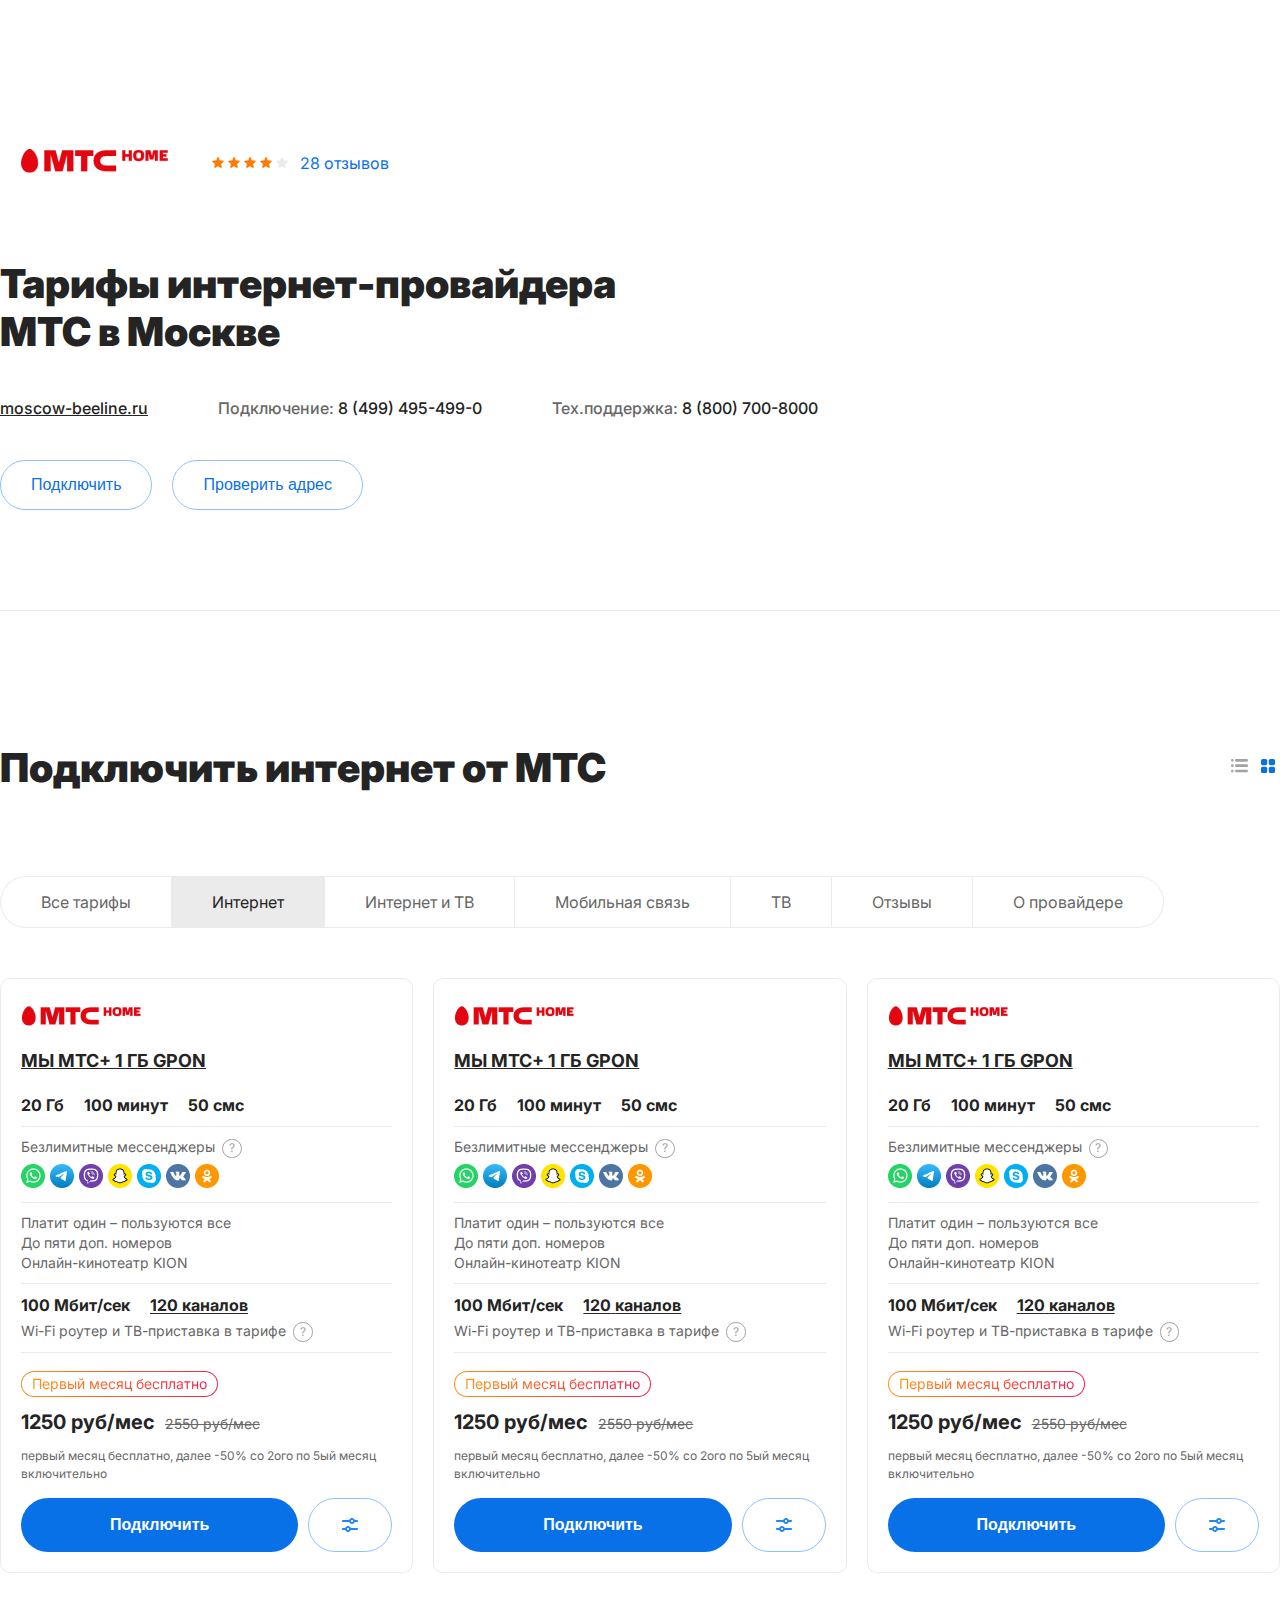
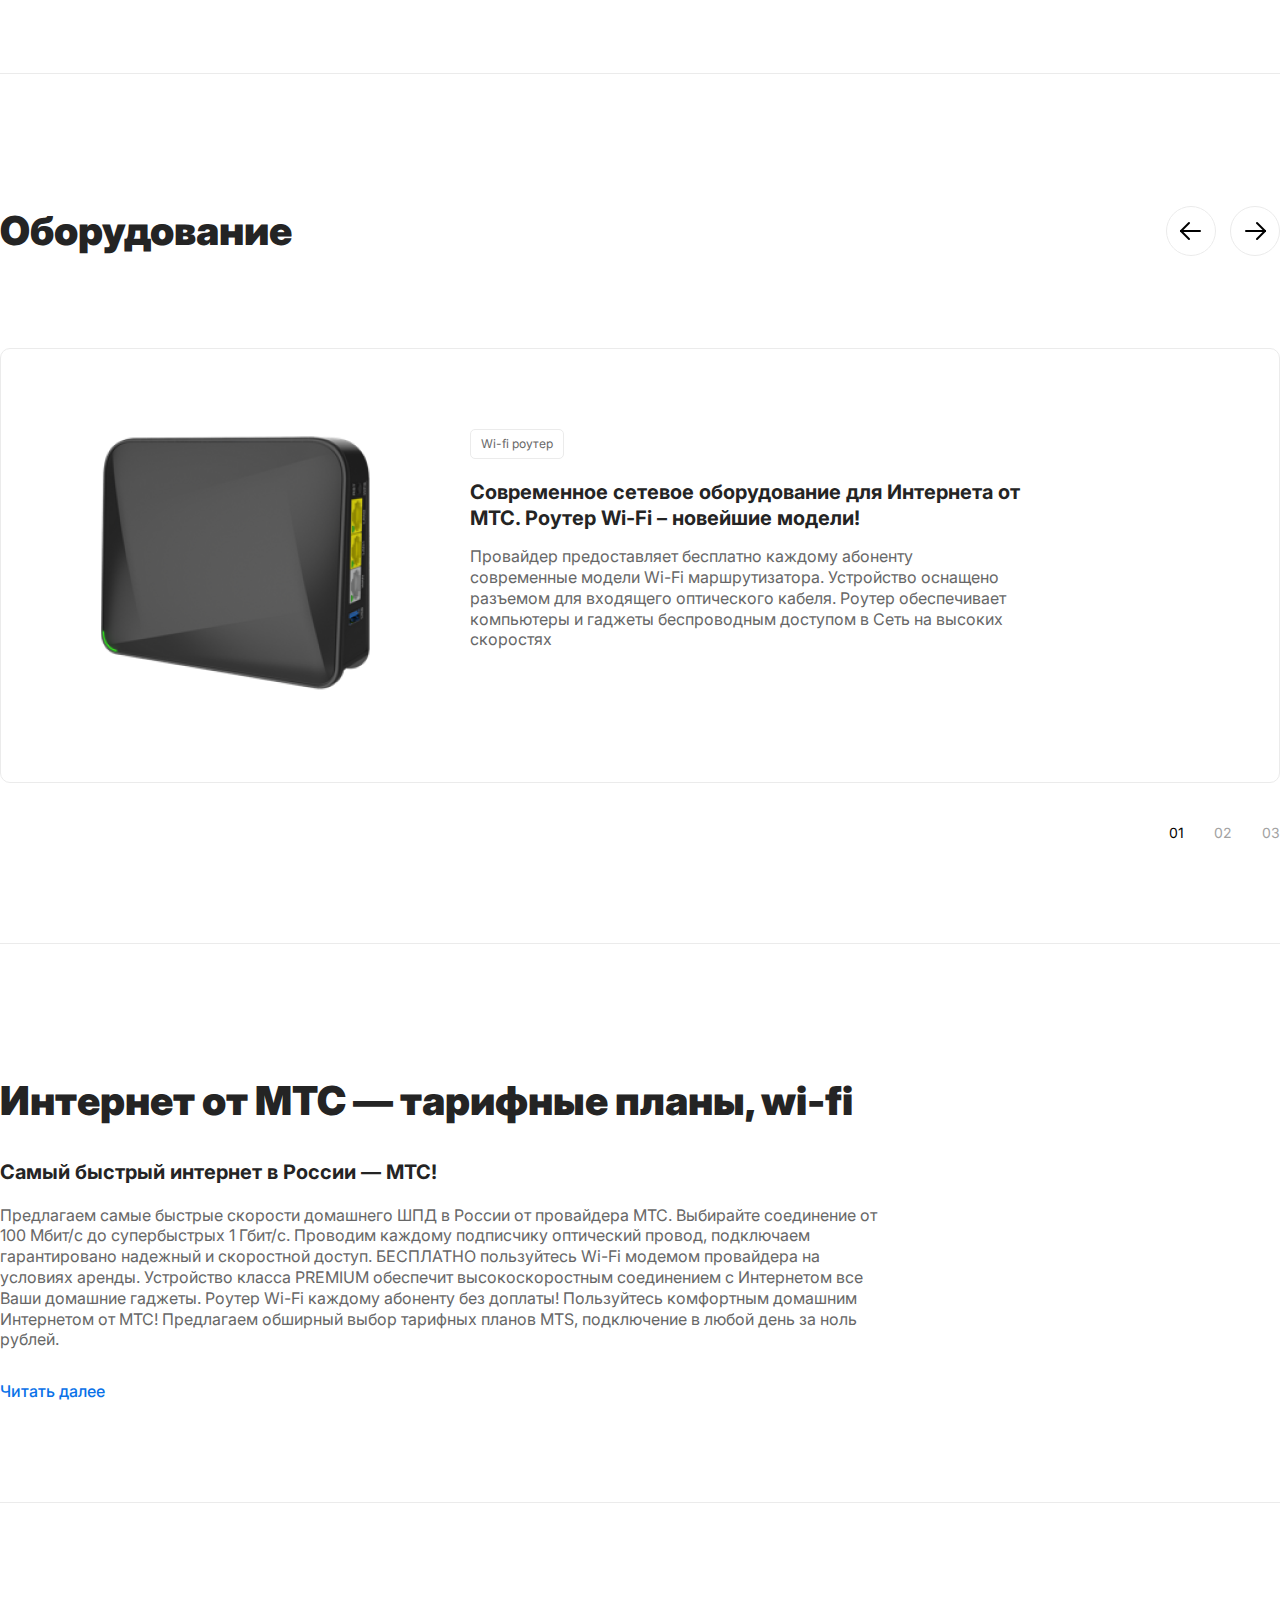
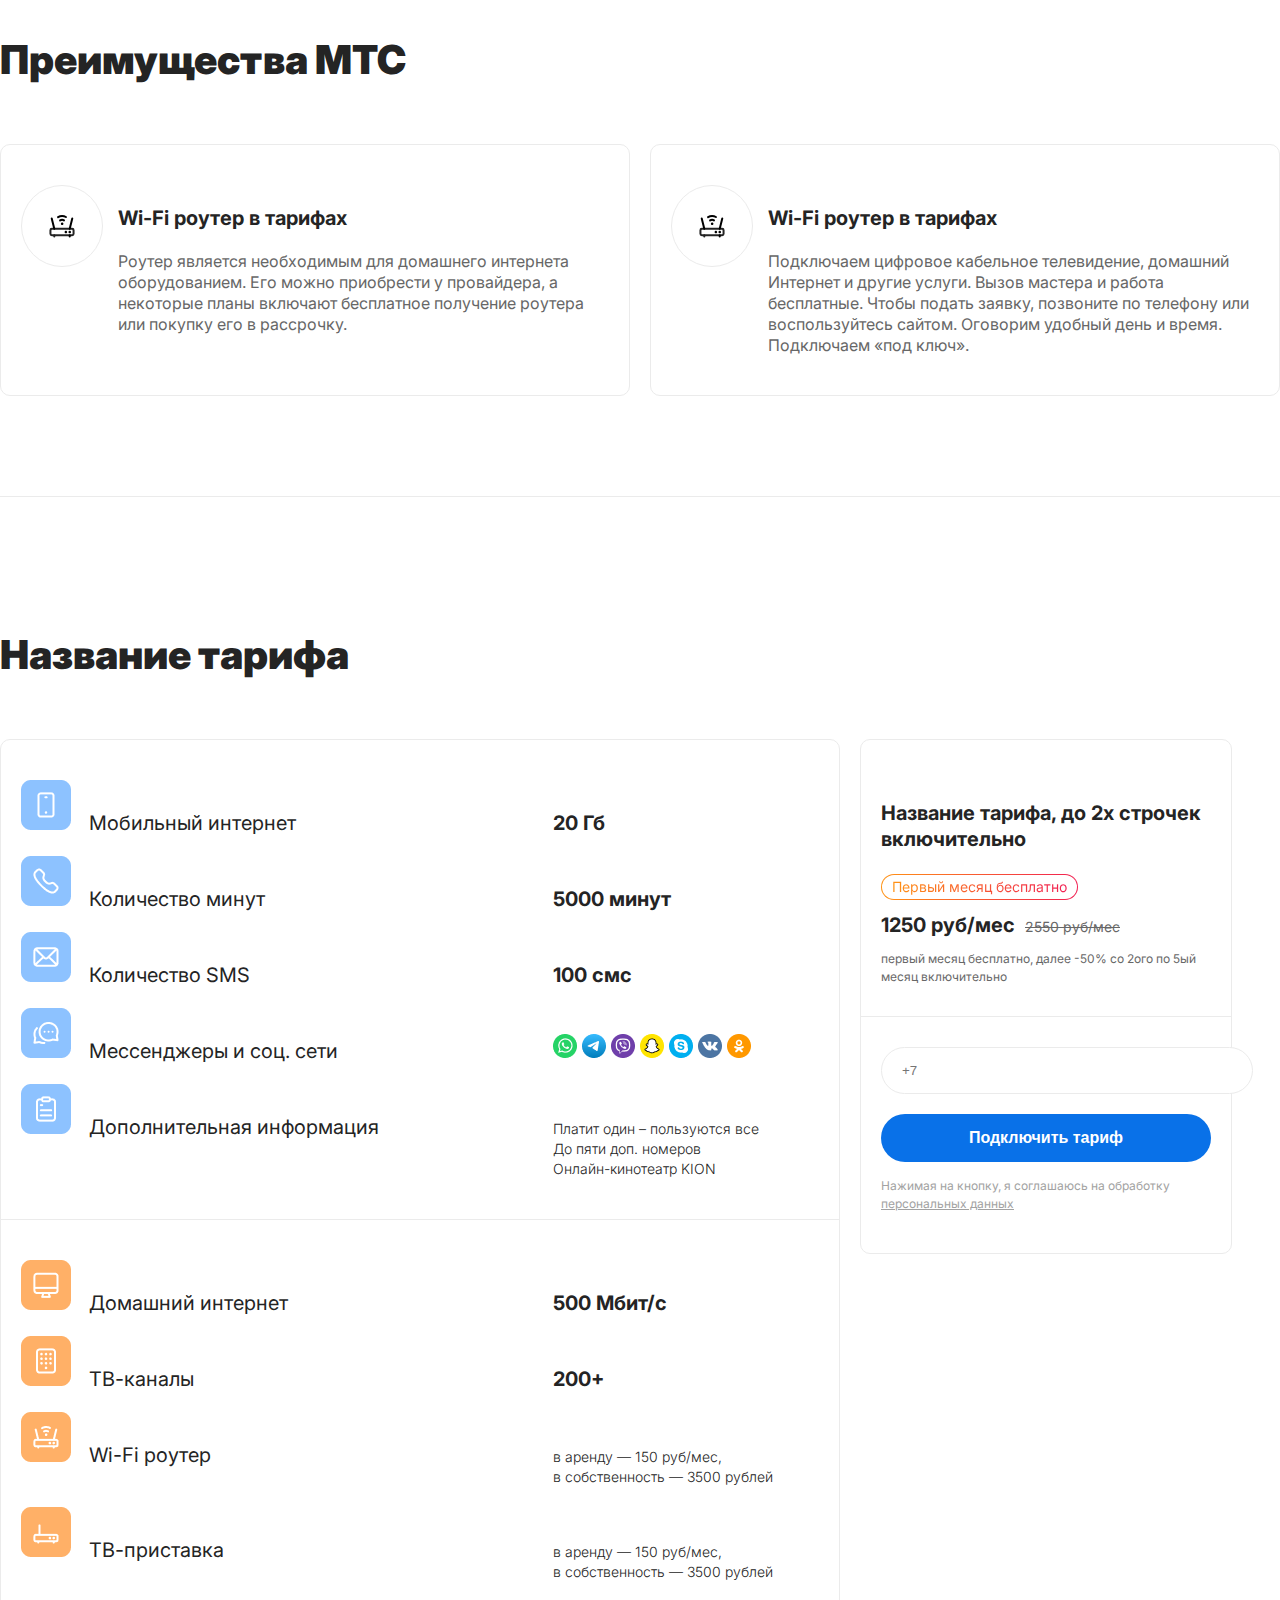
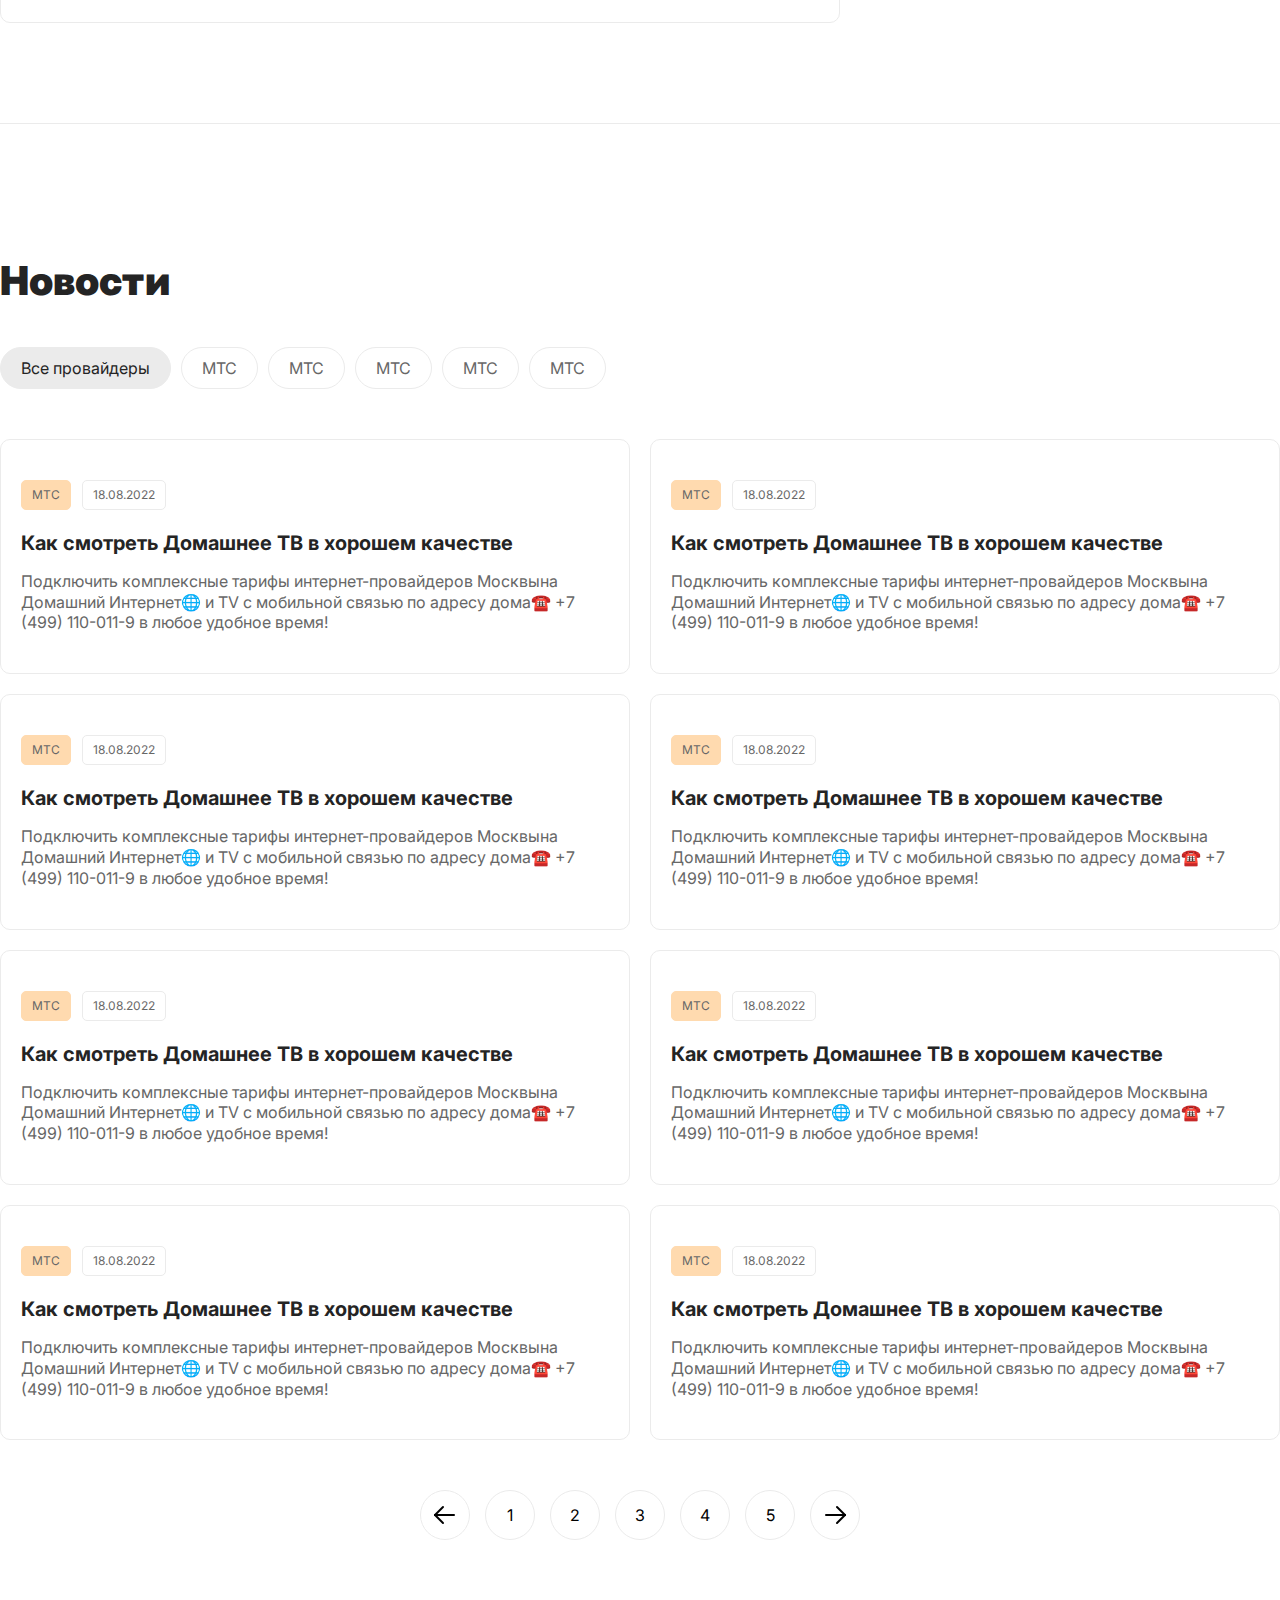
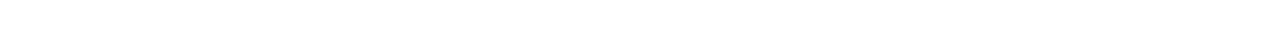
==== commit fc02a9e6: "25-02-2023 commit" ====
--- a/blocks.html
+++ b/blocks.html
@@ -35,7 +35,7 @@
             </div>
           </div>
         </div>
-        <h2 class="pr-inf m-750">Тарифы интернет-провайдера МТС в Москве</h2>
+        <h2 class="pr-inf m-710">Тарифы интернет-провайдера МТС в Москве</h2>
         <div class="tarif-hdr-i">
           <a href="moscow-beeline.ru">moscow-beeline.ru</a>
           <div>
--- a/styles/styles.css
+++ b/styles/styles.css
@@ -2,7 +2,7 @@
 body {
   margin: 0;
   padding: 0;
-  font-family: "Inter", sans-serif;
+  font-family: "Inter", sans-serif !important;
 }
 
 .pd {
@@ -136,8 +136,8 @@
 
 .txt_reg {
   font-weight: 400;
-  font-size: 14px;
-  line-height: 20px;
+  font-size: 16px;
+  line-height: 130%;
   color: #676767;
 }
 
@@ -171,7 +171,7 @@
 }
 .req_form .prv_lbl {
   margin-top: 20px;
-  font-size: 14px;
+  font-size: 16px;
   line-height: 20px;
   color: #a2a2a2;
 }
@@ -297,8 +297,8 @@
   flex: 0 0 auto;
   color: #ffffff;
   font-weight: 400;
-  font-size: 14px;
-  line-height: 24px;
+  font-size: 16px;
+  line-height: 130%;
   text-decoration: none;
 }
 .header .header_nav_f .header_nav a:hover {
@@ -647,7 +647,7 @@
   margin-right: 3px;
 }
 .ln_grid .ln_cell .item .txt {
-  font-size: 14px;
+  font-size: 16px;
   line-height: 20px;
   color: #676767;
 }
@@ -723,7 +723,7 @@
   line-height: 20px;
 }
 .reviews_block .reviews_list .review_item .rwv {
-  font-size: 14px;
+  font-size: 16px;
   margin: 30px 0px 12px;
 }
 
@@ -822,7 +822,7 @@
 .actions_list .action_list_grid .action_item .action_inf .prvd_txt {
   width: 100%;
   max-width: 370px;
-  font-size: 14px;
+  font-size: 16px;
   color: #676767;
 }
 
@@ -859,8 +859,8 @@
 }
 .providers_list .providers_list_grid .prvd_item .txt {
   margin: 30px 0px 20px;
-  font-size: 14px;
-  line-height: 20px;
+  font-size: 16px;
+  line-height: 130%;
   color: #676767;
 }
 
@@ -946,10 +946,15 @@
     flex-direction: column;
   }
 }
-.articles_block .img img {
-  width: 100%;
+.articles_block .img {
+  border-radius: 15px;
+  background-image: url("/internet-providers/media/ttt.png");
+  background-repeat: no-repeat;
+  background-size: cover;
+  background-position: center;
 }
 .articles_block .articles_coulpe {
+  gap: 30px;
   display: flex;
   flex-direction: column;
   justify-content: space-between;
@@ -1025,6 +1030,8 @@
   max-width: 270px;
 }
 .footer .nav_grid .roww.l {
+  font-size: 16px;
+  line-height: 130%;
   text-align: right;
 }
 .footer .nav_grid .roww.l div {
@@ -1070,8 +1077,8 @@
 .footer .footer_btm .btns .fp_cont {
   display: flex;
   font-weight: 400;
-  font-size: 14px;
-  line-height: 20px;
+  font-size: 16px;
+  line-height: 130%;
   color: #676767;
   margin-top: 50px;
 }
--- a/styles/tarifs_style.css
+++ b/styles/tarifs_style.css
@@ -39,12 +39,13 @@
   border-bottom: none;
 }
 .tarifs_list .tarif_card .card_item .txt_bolder {
-  font-weight: 500;
+  font-weight: 700;
   font-size: 16px;
   line-height: 22px;
   color: #242424;
 }
 .tarifs_list .tarif_card .card_item .txt_bolder.clickable {
+  font-weight: 700;
   text-decoration: underline;
   text-underline-offset: 2px;
 }
@@ -69,7 +70,7 @@
 .tarifs_list .tarif_card .card_item.tarif_title a {
   font-style: normal;
   font-weight: 700;
-  font-size: 20px;
+  font-size: 18px;
   line-height: 26px;
   color: #242424;
 }
@@ -113,6 +114,7 @@
   background-clip: text;
 }
 .tarifs_list .tarif_card .card_item.tarif_purchase .tarif_connect {
+  margin-top: 3px;
   display: flex;
   gap: 10px;
 }
--- a/styles/blocks_style.css
+++ b/styles/blocks_style.css
@@ -64,8 +64,8 @@
   gap: 40px;
 }
 .provider_header .pr.rows .rates {
-  font-size: 14px;
-  line-height: 20px;
+  font-size: 16px;
+  line-height: 130%;
   color: #0971e8;
   align-items: center;
   display: flex;
@@ -243,8 +243,8 @@
 }
 .equip-block .tt {
   font-weight: 400;
-  font-size: 14px;
-  line-height: 20px;
+  font-size: 16px;
+  line-height: 130%;
   color: #676767;
 }
 
@@ -254,14 +254,15 @@
   display: flex;
   flex-direction: row;
   font-weight: 400;
-  font-size: 14px;
-  line-height: 20px;
+  font-size: 16px;
+  line-height: 130%;
 }
 .filter-tabs .item {
   text-align: center;
   padding: 15px 40px;
   color: #676767;
   border: 1px solid #EBEBEB;
+  border-right: none;
 }
 .filter-tabs .item.active, .filter-tabs .item:hover {
   background: #EBEBEB;
@@ -270,10 +271,12 @@
 .filter-tabs .item:first-child {
   border-top-left-radius: 30px;
   border-bottom-left-radius: 30px;
+  border-right: none;
 }
 .filter-tabs .item:last-child {
   border-top-right-radius: 30px;
   border-bottom-right-radius: 30px;
+  border-right: 1px solid #EBEBEB;
 }
 @media (max-width: 767px) {
   .filter-tabs {
@@ -331,6 +334,10 @@
 
 .m-750 {
   max-width: 750px;
+}
+
+.m-710 {
+  max-width: 710px;
 }
 
 .ceo_txt.lg h1 {
@@ -452,7 +459,7 @@
   grid-template-columns: 2fr 1fr;
 }
 .tarif-page .tarif-info .options .section .it .nm {
-  font-weight: 300;
+  font-weight: 400;
   font-size: 20px;
   line-height: 130%;
   color: #242424;
@@ -473,6 +480,7 @@
   color: #242424;
 }
 .tarif-page .order {
+  max-width: 370px;
   height: -moz-fit-content;
   height: fit-content;
   border: 1px solid #EBEBEB;
@@ -497,7 +505,7 @@
   width: 100%;
 }
 .tarif-page .order .act button {
-  margin: 15px 0px;
+  margin: 20px 0px 15px;
 }
 .tarif-page .order .act .prv_lbl {
   font-size: 12px;
@@ -536,4 +544,12 @@
   .t_line.pagin_bottom a {
     display: block;
   }
+}
+
+.provider_header + .tarifs_list {
+  margin: 20px 0px 40px;
+}
+
+.tarif_filters_controllers + .provider_header {
+  margin-top: 50px;
 }/*# sourceMappingURL=blocks_style.css.map */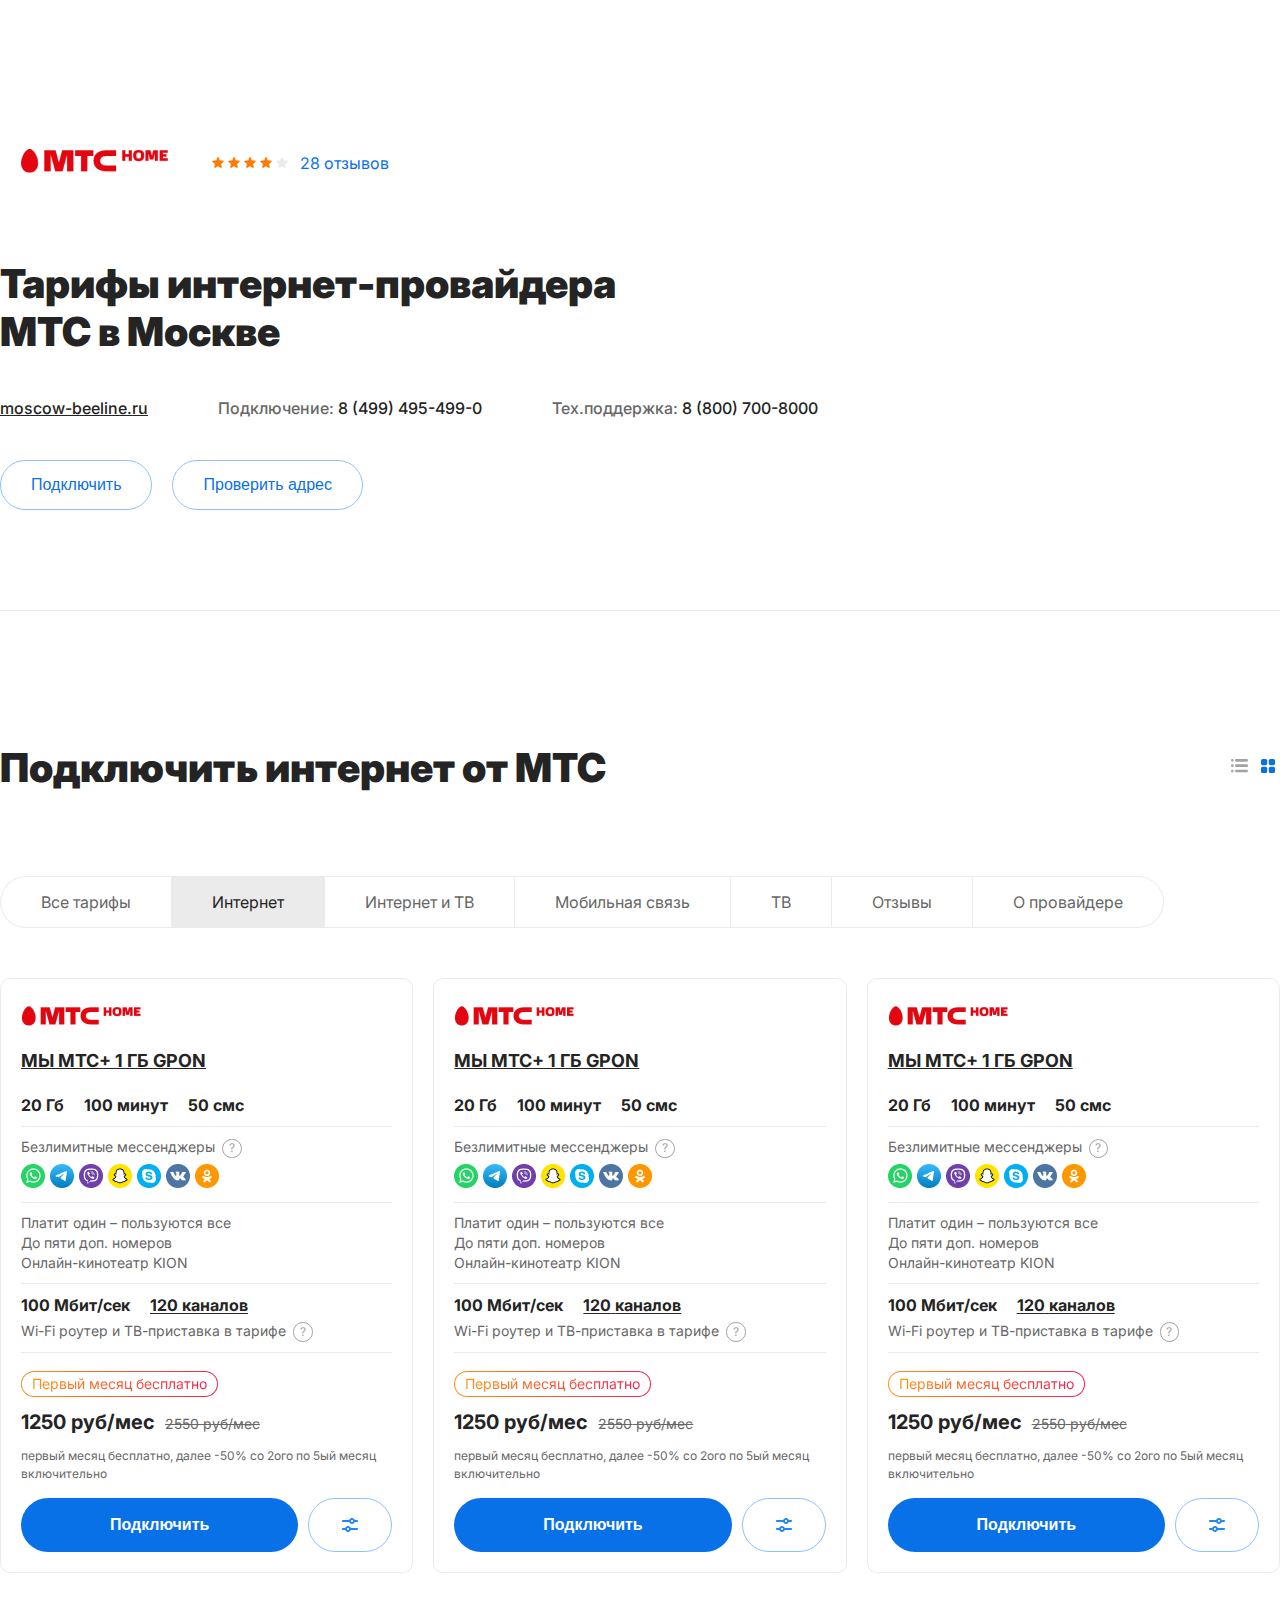
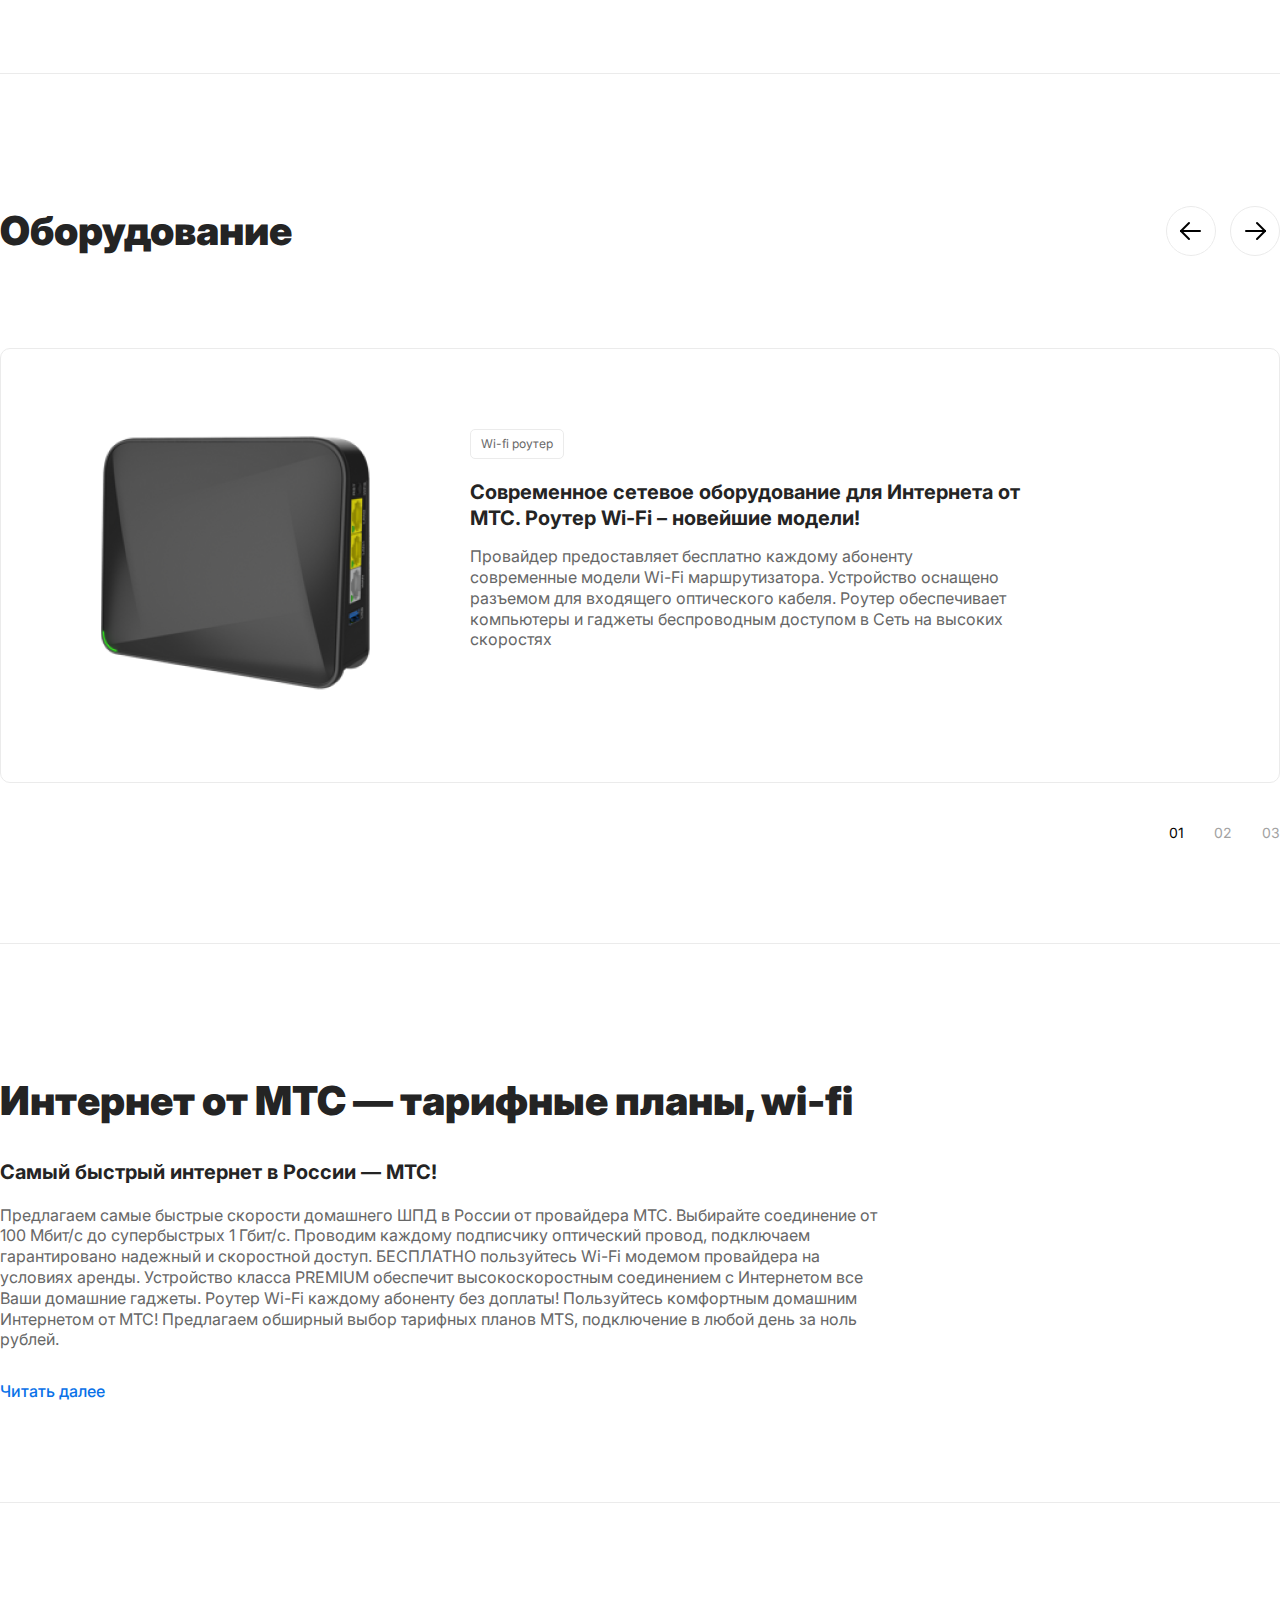
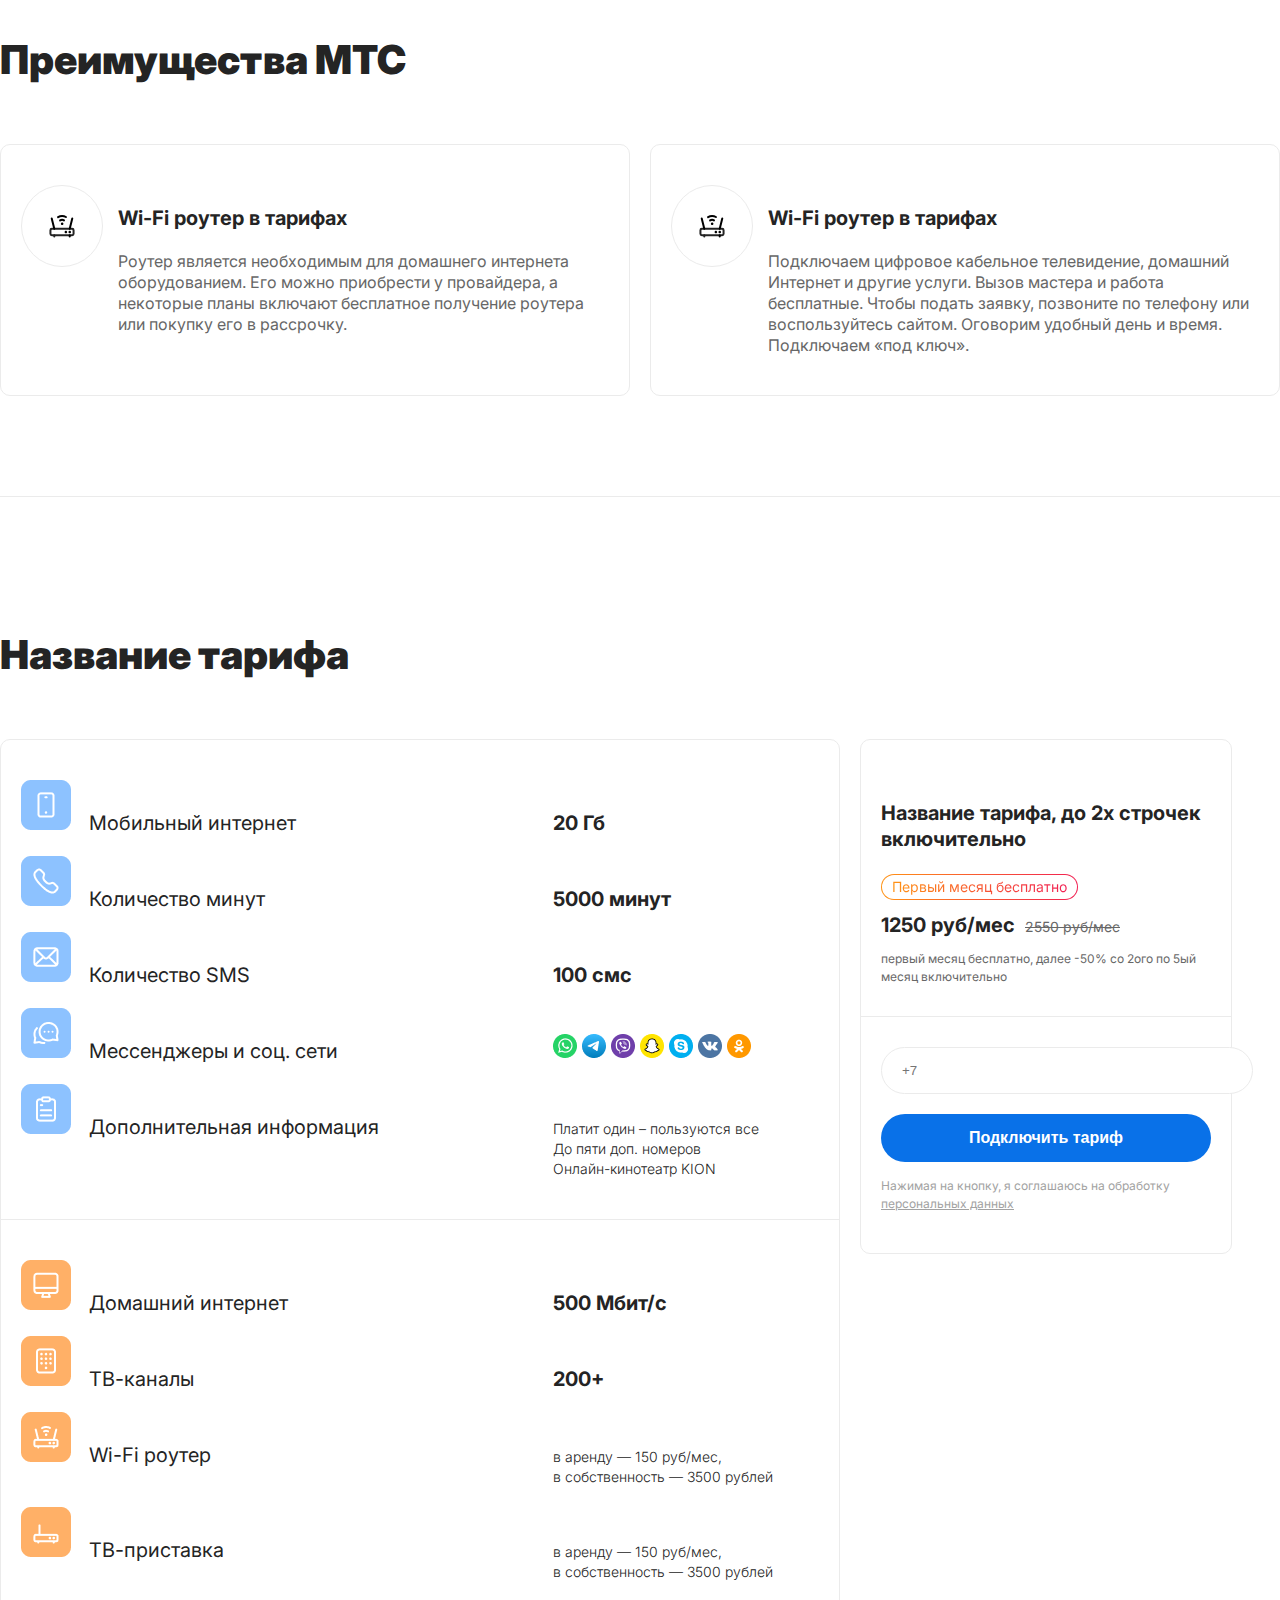
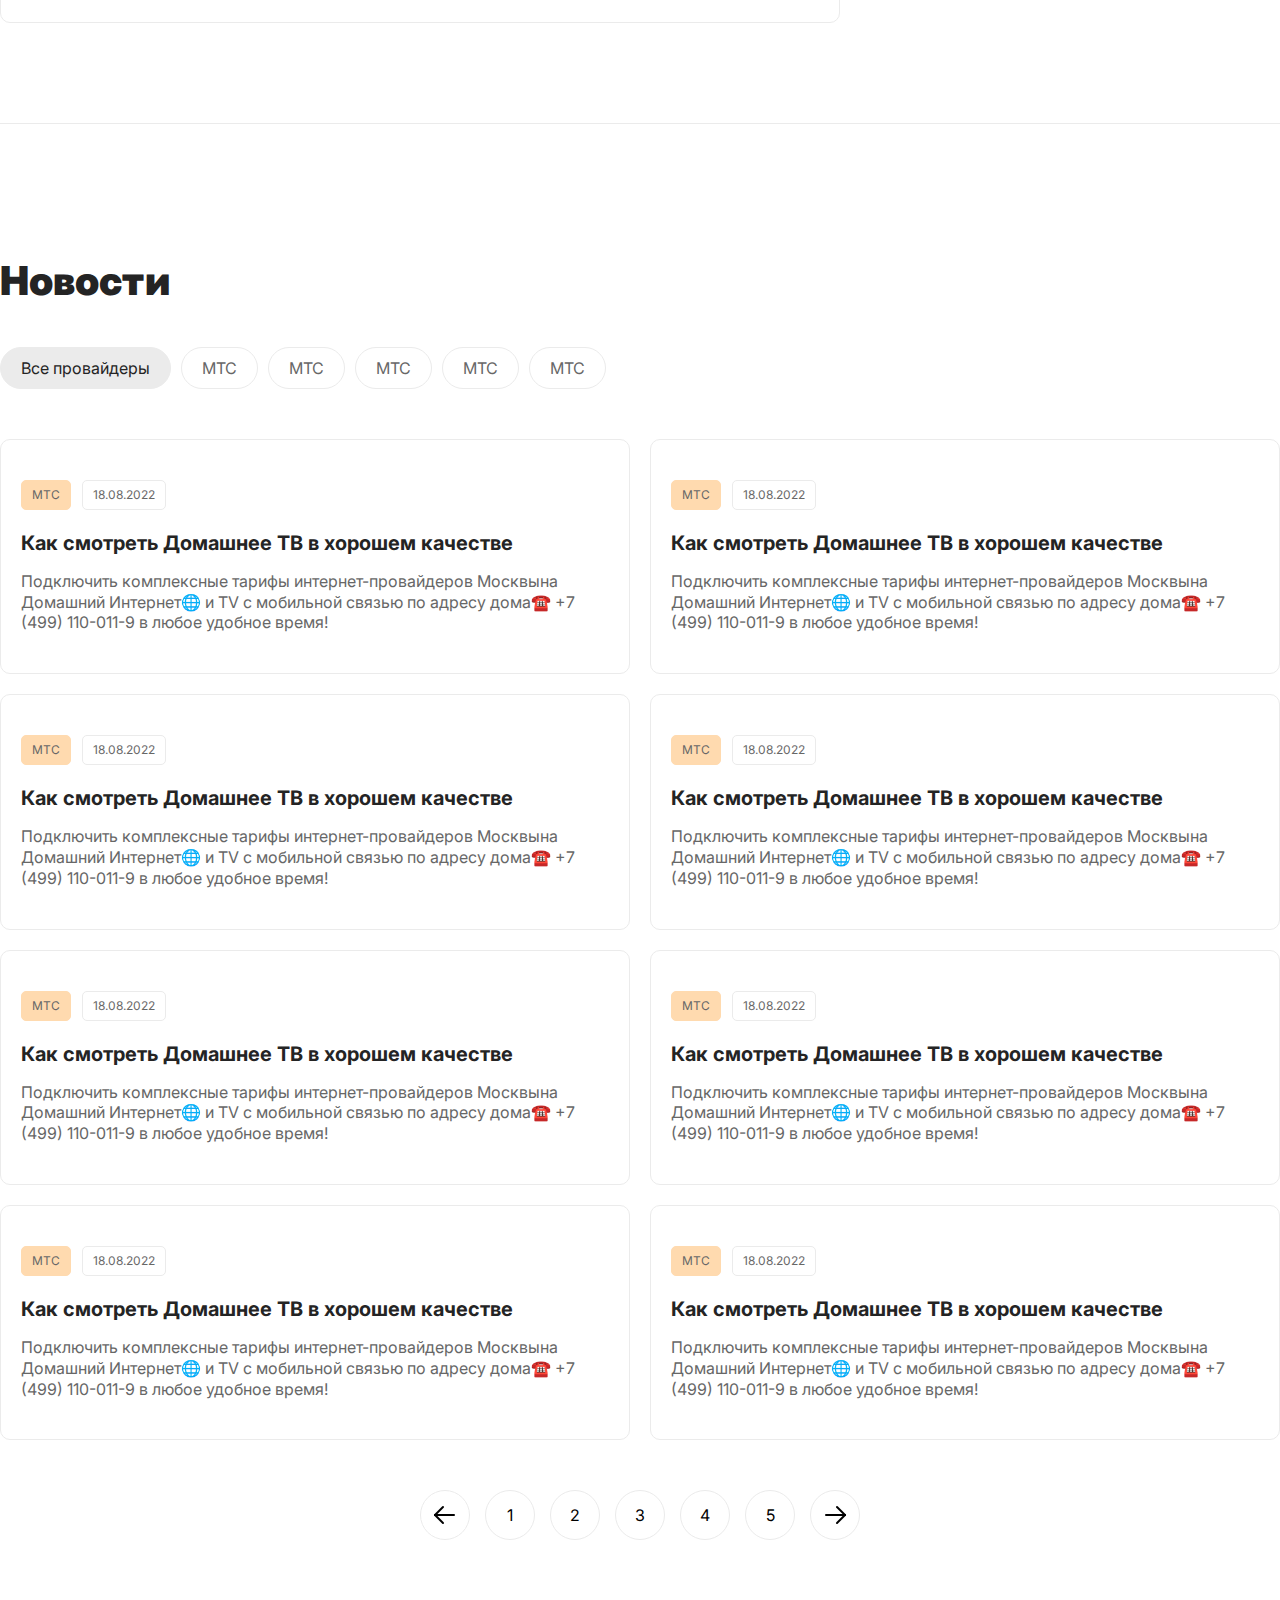
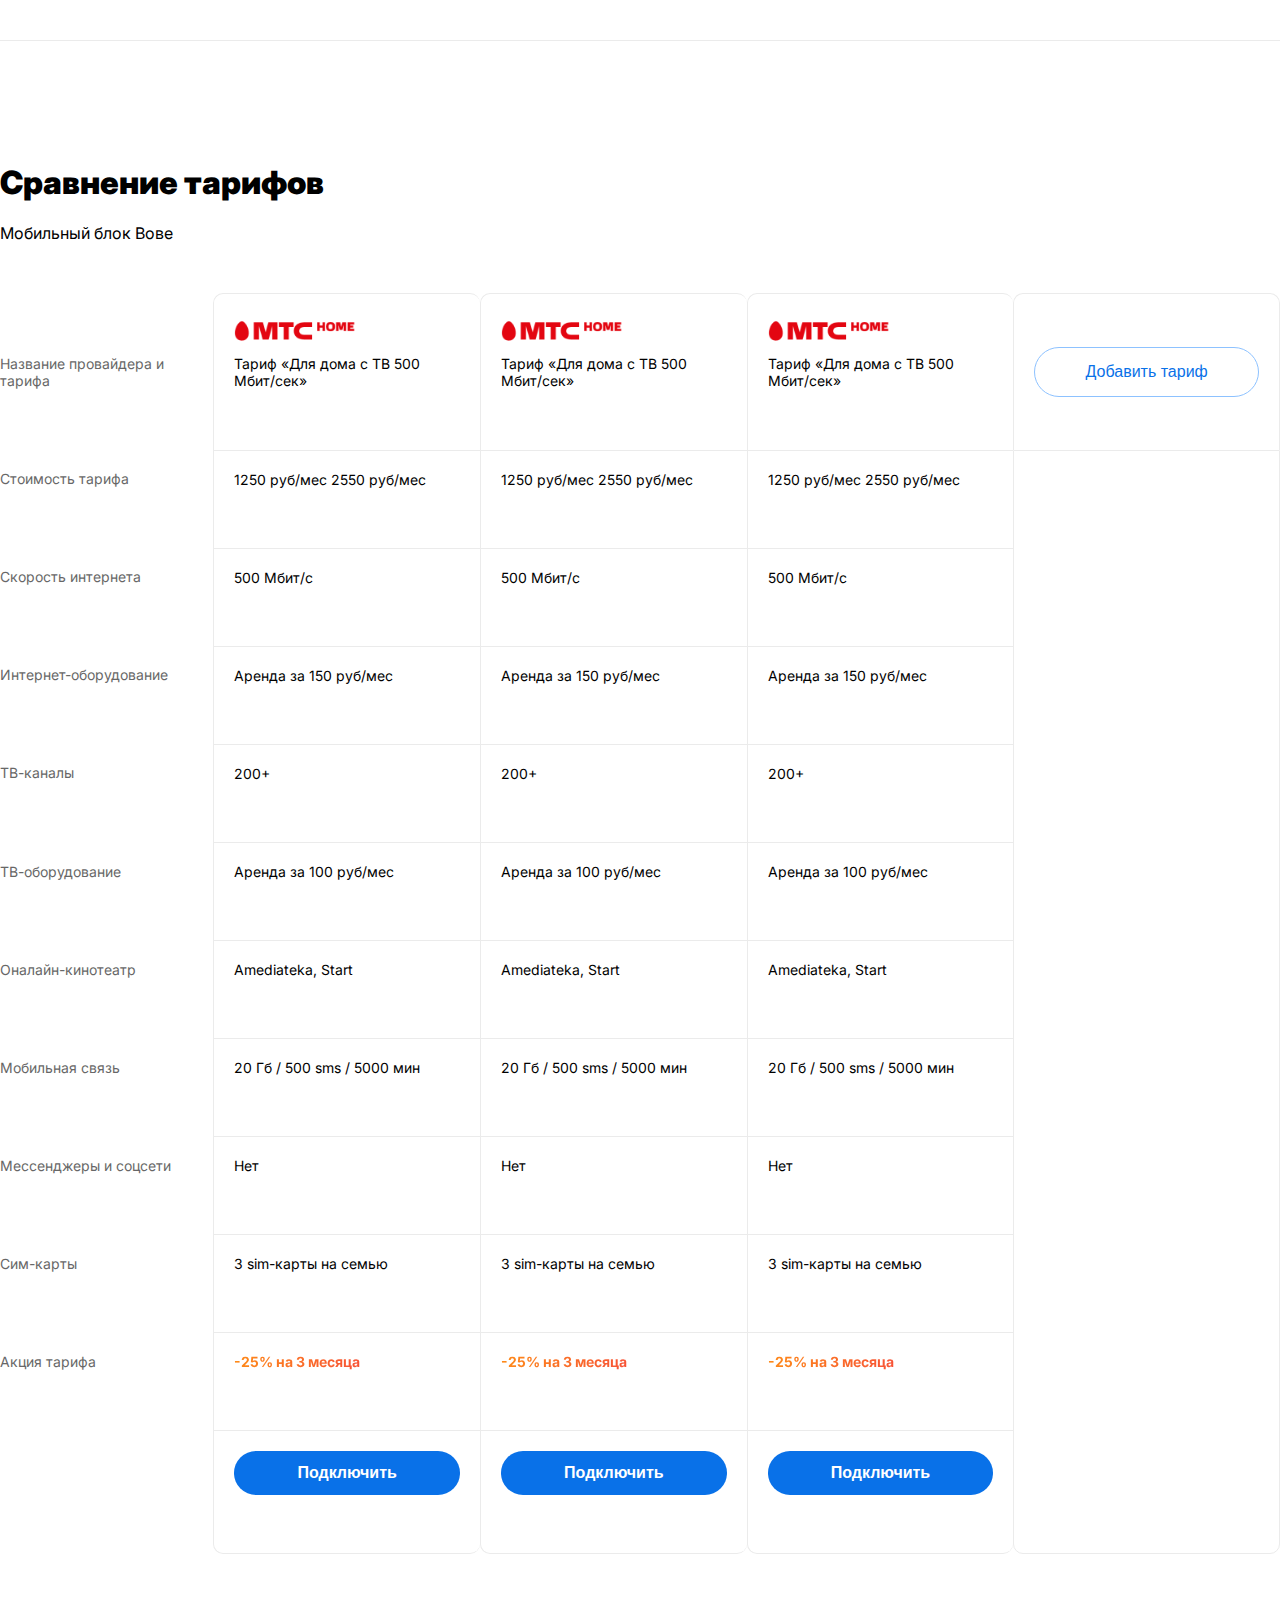
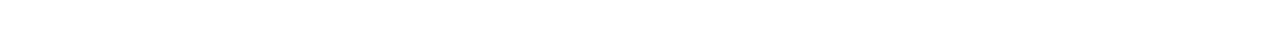
==== commit 50e5b307: "commit" ====
--- a/blocks.html
+++ b/blocks.html
@@ -793,7 +793,7 @@
                     <span>Дополнительная информация</span>
                   </div>
                   <div class="val txt-reg">
-                    Платит один – пользуются все <br>До пяти доп. номеров<br>
+                    Платит один – пользуются все <br />До пяти доп. номеров<br />
                     Онлайн-кинотеатр KION
                   </div>
                 </div>
@@ -818,7 +818,9 @@
                     <img src="./media/ic8.png" />
                     <span>Wi-Fi роутер</span>
                   </div>
-                  <div class="val txt-reg">в аренду — 150 руб/мес,<br>в собственность — 3500 рублей</div>
+                  <div class="val txt-reg">
+                    в аренду — 150 руб/мес,<br />в собственность — 3500 рублей
+                  </div>
                 </div>
                 <div class="it">
                   <div class="nm">
@@ -826,7 +828,9 @@
                     <span>ТВ-приставка</span>
                   </div>
                   <div class="val">
-                    <div class="val txt-reg">в аренду — 150 руб/мес,<br>в собственность — 3500 рублей</div>
+                    <div class="val txt-reg">
+                      в аренду — 150 руб/мес,<br />в собственность — 3500 рублей
+                    </div>
                   </div>
                 </div>
               </div>
@@ -853,14 +857,14 @@
                 </div>
               </div>
               <div class="act">
-               <form action="submit">
-                  <input class="req_f_inp" type="tel" placeholder="+7">
+                <form action="submit">
+                  <input class="req_f_inp" type="tel" placeholder="+7" />
                   <button class="btnr prm">Подключить тариф</button>
                   <div class="prv_lbl">
                     Нажимая на кнопку, я соглашаюсь на обработку
                     <a href="/">персональных данных</a>
                   </div>
-               </form>
+                </form>
               </div>
             </div>
           </div>
@@ -887,8 +891,8 @@
                 <h3>Как смотреть Домашнее ТВ в хорошем качестве</h3>
                 <div class="txt_reg">
                   Подключить комплексные тарифы интернет-провайдеров Москвына
-                  Домашний Интернет🌐 и TV c мобильной связью по адресу дома☎️ +7
-                  (499) 110-011-9 в любое удобное время!
+                  Домашний Интернет🌐 и TV c мобильной связью по адресу дома☎️
+                  +7 (499) 110-011-9 в любое удобное время!
                 </div>
               </div>
               <div class="brd_card">
@@ -897,8 +901,8 @@
                 <h3>Как смотреть Домашнее ТВ в хорошем качестве</h3>
                 <div class="txt_reg">
                   Подключить комплексные тарифы интернет-провайдеров Москвына
-                  Домашний Интернет🌐 и TV c мобильной связью по адресу дома☎️ +7
-                  (499) 110-011-9 в любое удобное время!
+                  Домашний Интернет🌐 и TV c мобильной связью по адресу дома☎️
+                  +7 (499) 110-011-9 в любое удобное время!
                 </div>
               </div>
               <div class="brd_card">
@@ -907,8 +911,8 @@
                 <h3>Как смотреть Домашнее ТВ в хорошем качестве</h3>
                 <div class="txt_reg">
                   Подключить комплексные тарифы интернет-провайдеров Москвына
-                  Домашний Интернет🌐 и TV c мобильной связью по адресу дома☎️ +7
-                  (499) 110-011-9 в любое удобное время!
+                  Домашний Интернет🌐 и TV c мобильной связью по адресу дома☎️
+                  +7 (499) 110-011-9 в любое удобное время!
                 </div>
               </div>
               <div class="brd_card">
@@ -917,8 +921,8 @@
                 <h3>Как смотреть Домашнее ТВ в хорошем качестве</h3>
                 <div class="txt_reg">
                   Подключить комплексные тарифы интернет-провайдеров Москвына
-                  Домашний Интернет🌐 и TV c мобильной связью по адресу дома☎️ +7
-                  (499) 110-011-9 в любое удобное время!
+                  Домашний Интернет🌐 и TV c мобильной связью по адресу дома☎️
+                  +7 (499) 110-011-9 в любое удобное время!
                 </div>
               </div>
               <div class="brd_card">
@@ -927,8 +931,8 @@
                 <h3>Как смотреть Домашнее ТВ в хорошем качестве</h3>
                 <div class="txt_reg">
                   Подключить комплексные тарифы интернет-провайдеров Москвына
-                  Домашний Интернет🌐 и TV c мобильной связью по адресу дома☎️ +7
-                  (499) 110-011-9 в любое удобное время!
+                  Домашний Интернет🌐 и TV c мобильной связью по адресу дома☎️
+                  +7 (499) 110-011-9 в любое удобное время!
                 </div>
               </div>
               <div class="brd_card">
@@ -937,8 +941,8 @@
                 <h3>Как смотреть Домашнее ТВ в хорошем качестве</h3>
                 <div class="txt_reg">
                   Подключить комплексные тарифы интернет-провайдеров Москвына
-                  Домашний Интернет🌐 и TV c мобильной связью по адресу дома☎️ +7
-                  (499) 110-011-9 в любое удобное время!
+                  Домашний Интернет🌐 и TV c мобильной связью по адресу дома☎️
+                  +7 (499) 110-011-9 в любое удобное время!
                 </div>
               </div>
               <div class="brd_card">
@@ -947,8 +951,8 @@
                 <h3>Как смотреть Домашнее ТВ в хорошем качестве</h3>
                 <div class="txt_reg">
                   Подключить комплексные тарифы интернет-провайдеров Москвына
-                  Домашний Интернет🌐 и TV c мобильной связью по адресу дома☎️ +7
-                  (499) 110-011-9 в любое удобное время!
+                  Домашний Интернет🌐 и TV c мобильной связью по адресу дома☎️
+                  +7 (499) 110-011-9 в любое удобное время!
                 </div>
               </div>
               <div class="brd_card">
@@ -957,8 +961,8 @@
                 <h3>Как смотреть Домашнее ТВ в хорошем качестве</h3>
                 <div class="txt_reg">
                   Подключить комплексные тарифы интернет-провайдеров Москвына
-                  Домашний Интернет🌐 и TV c мобильной связью по адресу дома☎️ +7
-                  (499) 110-011-9 в любое удобное время!
+                  Домашний Интернет🌐 и TV c мобильной связью по адресу дома☎️
+                  +7 (499) 110-011-9 в любое удобное время!
                 </div>
               </div>
             </div>
@@ -966,10 +970,34 @@
           <div class="t_line pagin_bottom">
             <div class="nvgs">
               <div class="nvg prev">
-                <svg width="24" height="24" viewBox="0 0 24 24" fill="none" xmlns="http://www.w3.org/2000/svg">
-                  <path d="M3 12L22 12" stroke="black" stroke-width="2" stroke-linecap="round" stroke-linejoin="round"></path>
-                  <path d="M22 12L14 4" stroke="black" stroke-width="2" stroke-linecap="round" stroke-linejoin="round"></path>
-                  <path d="M22 12L14 20" stroke="black" stroke-width="2" stroke-linecap="round" stroke-linejoin="round"></path>
+                <svg
+                  width="24"
+                  height="24"
+                  viewBox="0 0 24 24"
+                  fill="none"
+                  xmlns="http://www.w3.org/2000/svg"
+                >
+                  <path
+                    d="M3 12L22 12"
+                    stroke="black"
+                    stroke-width="2"
+                    stroke-linecap="round"
+                    stroke-linejoin="round"
+                  ></path>
+                  <path
+                    d="M22 12L14 4"
+                    stroke="black"
+                    stroke-width="2"
+                    stroke-linecap="round"
+                    stroke-linejoin="round"
+                  ></path>
+                  <path
+                    d="M22 12L14 20"
+                    stroke="black"
+                    stroke-width="2"
+                    stroke-linecap="round"
+                    stroke-linejoin="round"
+                  ></path>
                 </svg>
               </div>
               <div class="nvg">1</div>
@@ -978,14 +1006,136 @@
               <div class="nvg">4</div>
               <div class="nvg">5</div>
               <div class="nvg next">
-                <svg width="24" height="24" viewBox="0 0 24 24" fill="none" xmlns="http://www.w3.org/2000/svg">
-                  <path d="M3 12L22 12" stroke="black" stroke-width="2" stroke-linecap="round" stroke-linejoin="round"></path>
-                  <path d="M22 12L14 4" stroke="black" stroke-width="2" stroke-linecap="round" stroke-linejoin="round"></path>
-                  <path d="M22 12L14 20" stroke="black" stroke-width="2" stroke-linecap="round" stroke-linejoin="round"></path>
+                <svg
+                  width="24"
+                  height="24"
+                  viewBox="0 0 24 24"
+                  fill="none"
+                  xmlns="http://www.w3.org/2000/svg"
+                >
+                  <path
+                    d="M3 12L22 12"
+                    stroke="black"
+                    stroke-width="2"
+                    stroke-linecap="round"
+                    stroke-linejoin="round"
+                  ></path>
+                  <path
+                    d="M22 12L14 4"
+                    stroke="black"
+                    stroke-width="2"
+                    stroke-linecap="round"
+                    stroke-linejoin="round"
+                  ></path>
+                  <path
+                    d="M22 12L14 20"
+                    stroke="black"
+                    stroke-width="2"
+                    stroke-linecap="round"
+                    stroke-linejoin="round"
+                  ></path>
                 </svg>
               </div>
             </div>
             <a href="/" class="btnr out">Показать еще тарифы</a>
+          </div>
+        </div>
+      </div>
+    </div>
+    <div class="pd brd">
+      <div class="container">
+        <h1>Сравнение тарифов</h1>
+        <span>Мобильный блок Вове</span>
+        <div class="compare-table">
+          <div class="cl">
+            <div class="item">Название провайдера и тарифа</div>
+            <div class="item">Стоимость тарифа</div>
+            <div class="item">Скорость интернета</div>
+            <div class="item">Интернет-оборудование</div>
+            <div class="item">ТВ-каналы</div>
+            <div class="item">ТВ-оборудование</div>
+            <div class="item">Оналайн-кинотеатр</div>
+            <div class="item">Мобильная связь</div>
+            <div class="item">Мессенджеры и соцсети</div>
+            <div class="item">Сим-карты</div>
+            <div class="item">Акция тарифа</div>
+            <div class="item"></div>
+          </div>
+          <div class="cl">
+            <div class="item">
+              <div>
+                <img src="./media/logo Mts.png" />
+              </div>
+              Тариф «Для дома с ТВ 500 Мбит/сек»
+            </div>
+            <div class="item">
+              1250 руб/мес <span class="old-price">2550 руб/мес</span>
+            </div>
+            <div class="item">500 Мбит/с</div>
+            <div class="item">Аренда за 150 руб/мес</div>
+            <div class="item">200+</div>
+            <div class="item">Аренда за 100 руб/мес</div>
+            <div class="item">Amediateka, Start</div>
+            <div class="item">20 Гб / 500 sms / 5000 мин</div>
+            <div class="item">Нет</div>
+            <div class="item">3 sim-карты на семью</div>
+            <div class="item grd">-25% на 3 месяца</div>
+            <div class="item act">
+              <button class="btnr prm">Подключить</button>
+            </div>
+          </div>
+          <div class="cl">
+            <div class="item">
+              <div>
+                <img src="./media/logo Mts.png" />
+              </div>
+              Тариф «Для дома с ТВ 500 Мбит/сек»
+            </div>
+            <div class="item">
+              1250 руб/мес <span class="old-price">2550 руб/мес</span>
+            </div>
+            <div class="item">500 Мбит/с</div>
+            <div class="item">Аренда за 150 руб/мес</div>
+            <div class="item">200+</div>
+            <div class="item">Аренда за 100 руб/мес</div>
+            <div class="item">Amediateka, Start</div>
+            <div class="item">20 Гб / 500 sms / 5000 мин</div>
+            <div class="item">Нет</div>
+            <div class="item">3 sim-карты на семью</div>
+            <div class="item grd">-25% на 3 месяца</div>
+            <div class="item act">
+              <button class="btnr prm">Подключить</button>
+            </div>
+          </div>
+          <div class="cl">
+            <div class="item">
+              <div>
+                <img src="./media/logo Mts.png" />
+              </div>
+              Тариф «Для дома с ТВ 500 Мбит/сек»
+            </div>
+            <div class="item">
+              1250 руб/мес <span class="old-price">2550 руб/мес</span>
+            </div>
+            <div class="item">500 Мбит/с</div>
+            <div class="item">Аренда за 150 руб/мес</div>
+            <div class="item">200+</div>
+            <div class="item">Аренда за 100 руб/мес</div>
+            <div class="item">Amediateka, Start</div>
+            <div class="item">20 Гб / 500 sms / 5000 мин</div>
+            <div class="item">Нет</div>
+            <div class="item">3 sim-карты на семью</div>
+            <div class="item grd">-25% на 3 месяца</div>
+            <div class="item act">
+              <button class="btnr prm">Подключить</button>
+            </div>
+          </div>
+          <div class="cl empty">
+            <div class="item">
+              <button class="btnr out">Добавить тариф</button>
+            </div>
+            <div class="item act">
+            </div>
           </div>
         </div>
       </div>
--- a/styles/styles.css
+++ b/styles/styles.css
@@ -1,4 +1,8 @@
 @import url("https://fonts.googleapis.com/css2?family=Inter:wght@400;700;900&display=swap");
+h1, h2, h3 {
+  font-weight: 900 !important;
+}
+
 body {
   margin: 0;
   padding: 0;
--- a/styles/blocks_style.css
+++ b/styles/blocks_style.css
@@ -552,4 +552,84 @@
 
 .tarif_filters_controllers + .provider_header {
   margin-top: 50px;
+}
+
+.compare-table {
+  margin-top: 50px;
+  font-size: 14px;
+  display: grid;
+  grid-template-columns: 0.8fr 1fr 1fr 1fr 1fr;
+  gap: 0px;
+}
+.compare-table .cl {
+  display: flex;
+  flex-direction: column;
+}
+@media (max-width: 767px) {
+  .compare-table .cl {
+    display: flex;
+  }
+  .compare-table .cl.first-child {
+    position: fixed;
+  }
+}
+.compare-table .cl.empty .item:first-child {
+  display: flex;
+  align-items: center;
+  flex: 0 0 auto;
+}
+.compare-table .cl.empty .item:first-child button {
+  width: 100%;
+}
+.compare-table .cl:first-child .item {
+  color: #676767;
+  padding-left: 0;
+  border: none;
+}
+.compare-table .cl:first-child .item:first-child {
+  display: flex;
+  align-items: center;
+}
+.compare-table .cl:first-child .item:last-child, .compare-table .cl:first-child .item:first-child {
+  border: none;
+}
+.compare-table .cl:last-child .item {
+  border-right: 1px solid #EBEBEB;
+}
+.compare-table .cl .item {
+  flex: 1 1 auto;
+  height: 57px;
+  border: 1px solid #EBEBEB;
+  border-right: none;
+  border-bottom: none;
+  border-collapse: collapse;
+  padding: 20px;
+}
+.compare-table .cl .item.grd {
+  font-weight: 700;
+  background: linear-gradient(90deg, #FF9314 0%, #F11F52 100%);
+  -webkit-background-clip: text;
+  -webkit-text-fill-color: transparent;
+  background-clip: text;
+  text-fill-color: transparent;
+}
+.compare-table .cl .item:first-child {
+  border-top-left-radius: 10px;
+  border-top-right-radius: 10px;
+  height: 116px;
+}
+.compare-table .cl .item:first-child img {
+  height: 35px;
+  margin-bottom: 3px;
+}
+.compare-table .cl .item:last-child {
+  height: 87px;
+  padding: 20px 20px 15px 20px;
+  border-bottom: 1px solid #EBEBEB;
+  border-bottom-left-radius: 10px;
+  border-bottom-right-radius: 10px;
+}
+.compare-table .cl .item .btnr.prm {
+  padding: 13px 30px;
+  width: 100%;
 }/*# sourceMappingURL=blocks_style.css.map */